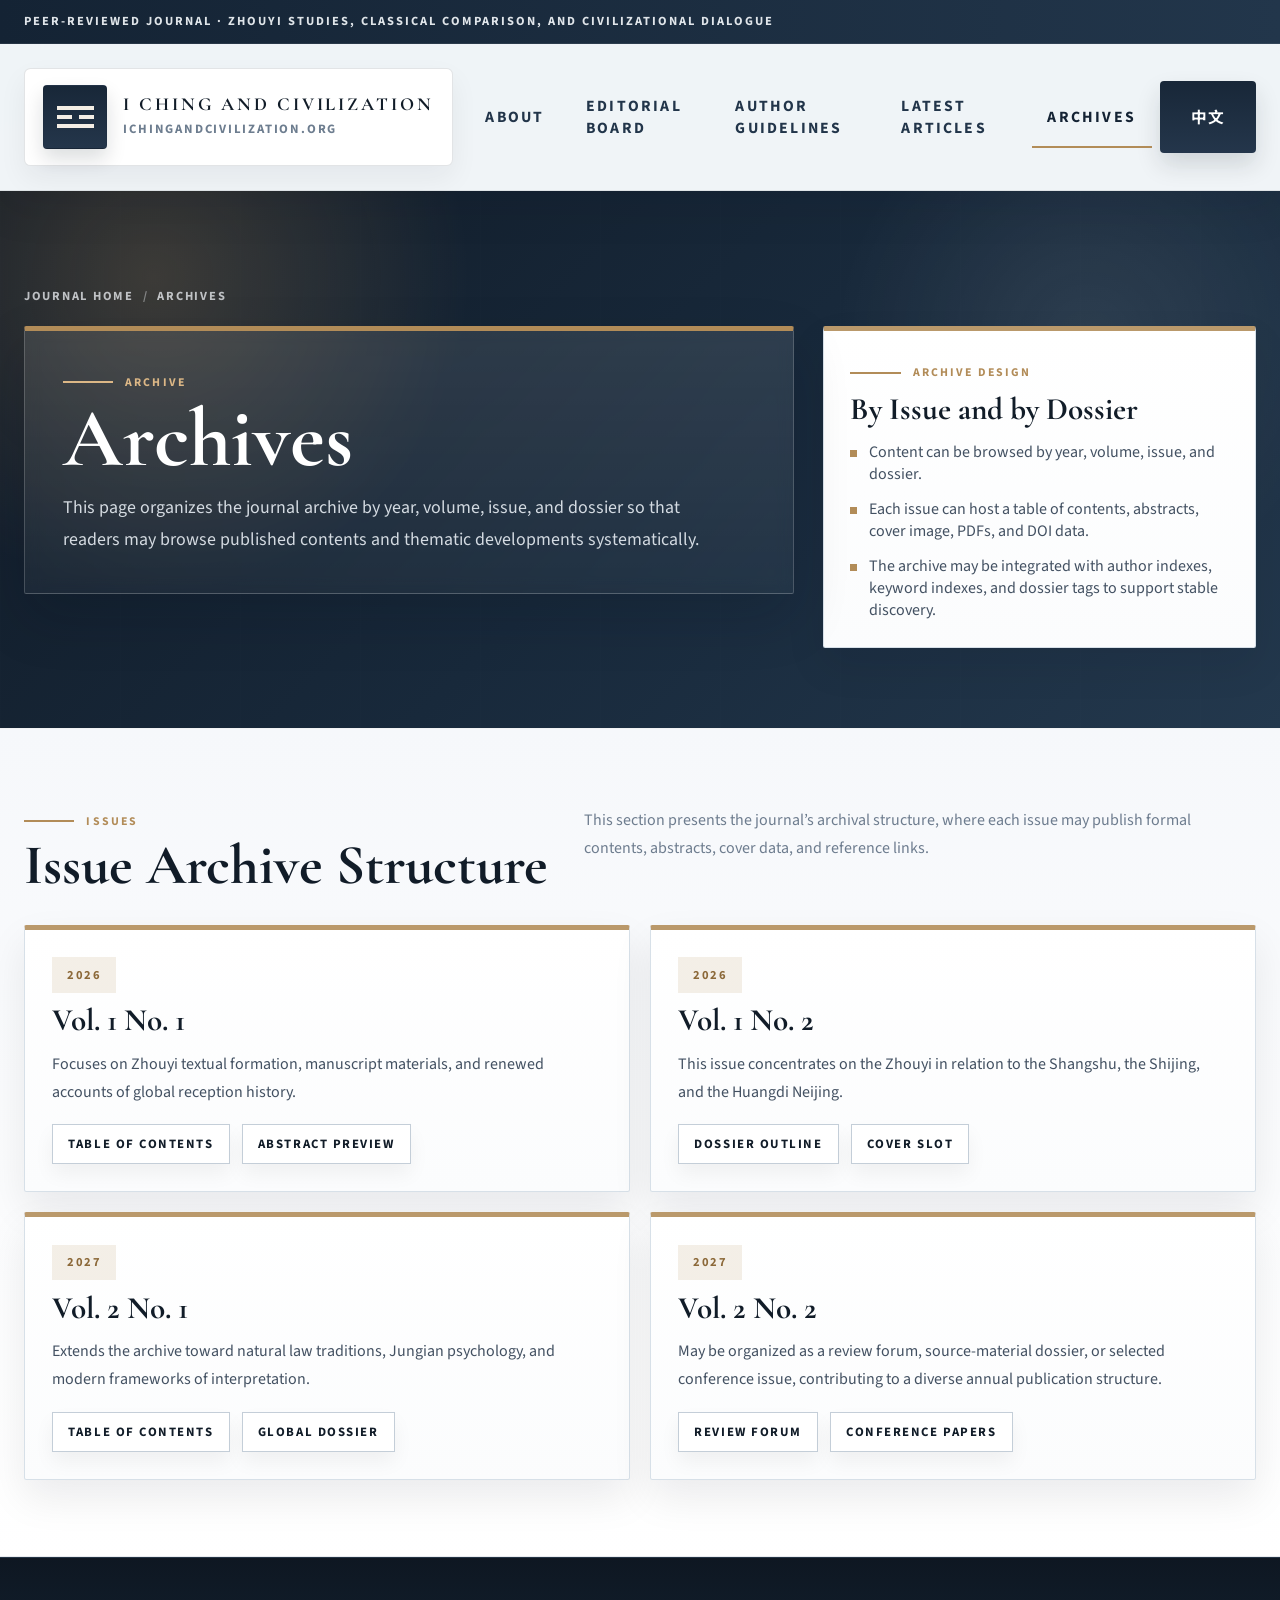
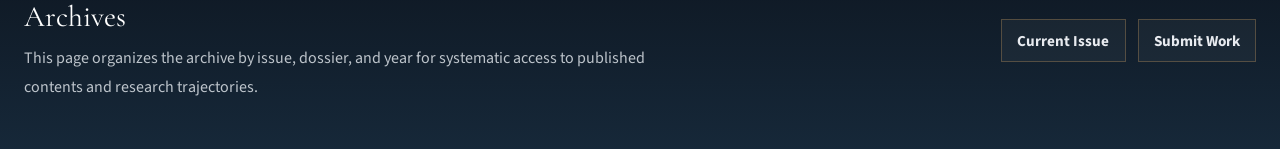
==== archives.html @ 64e494d4 "change all" ====
<!DOCTYPE html>
<html lang="en">
  <head>
    <meta charset="UTF-8" />
    <meta name="viewport" content="width=device-width, initial-scale=1.0" />
    <title>过刊浏览 | 易經與文明</title>
    <meta
      name="description"
      content="《易經與文明》过刊浏览页面，展示卷期结构、专题方向与归档布局。"
    />
    <link rel="preconnect" href="https://fonts.googleapis.com" />
    <link rel="preconnect" href="https://fonts.gstatic.com" crossorigin />
    <script>
      try {
        const lang = localStorage.getItem("iching_civilization_lang");
        document.documentElement.dataset.preferredLang =
          lang === "zh" || lang === "en" ? lang : "en";
      } catch {
        document.documentElement.dataset.preferredLang = "en";
      }
    </script>
    <link
      href="https://fonts.googleapis.com/css2?family=Cormorant+Garamond:wght@500;600;700&family=Noto+Sans+SC:wght@400;500;700&family=Noto+Serif+SC:wght@500;600;700&family=Source+Sans+3:wght@400;500;600;700&display=swap"
      rel="stylesheet"
    />
    <link rel="stylesheet" href="site.css?v=20260416-5" />
  </head>
  <body
    data-title-zh="过刊浏览 | 易經與文明"
    data-title-en="Archives | I CHING AND CIVILIZATION"
  >
    <header class="site-header">
      <div class="topline">
        <div class="container">
          <span class="lang-zh">同行評審學術期刊 · 周易研究、經典互證與文明比較</span>
          <span class="lang-en">Peer-reviewed journal · Zhouyi studies, classical comparison, and civilizational dialogue</span>
        </div>
      </div>
      <div class="container nav-wrap">
        <a class="brand" href="index.html" aria-label="Journal Home">
          <span class="brand-mark" aria-hidden="true"><span></span><span class="broken"></span><span></span></span>
          <span class="brand-copy">
            <span class="brand-title lang-zh">易經與文明</span>
            <span class="brand-title lang-en">I CHING AND CIVILIZATION</span>
            <span class="brand-domain">ichingandcivilization.org</span>
          </span>
        </a>
        <div class="nav-panel" id="nav-panel">
          <nav class="nav-links" aria-label="Journal Navigation">
            <a href="index.html"><span class="lang-zh">期刊简介</span><span class="lang-en">About</span></a>
            <a href="editorial-board.html"><span class="lang-zh">编辑委员会</span><span class="lang-en">Editorial Board</span></a>
            <a href="author-guidelines.html"><span class="lang-zh">作者指南</span><span class="lang-en">Author Guidelines</span></a>
            <a href="latest-articles.html"><span class="lang-zh">最新文章</span><span class="lang-en">Latest Articles</span></a>
            <a class="is-current" href="archives.html"><span class="lang-zh">过刊浏览</span><span class="lang-en">Archives</span></a>
          </nav>
          <div class="header-actions">
            <button class="lang-switch" id="lang-switch" type="button">中文</button>
          </div>
        </div>
      </div>
    </header>

    <main class="page-main">
      <section class="page-hero">
        <div class="container">
          <div class="breadcrumb">
            <a href="index.html"><span class="lang-zh">期刊首页</span><span class="lang-en">Journal Home</span></a>
            <span aria-hidden="true">/</span>
            <span class="lang-zh">过刊浏览</span>
            <span class="lang-en">Archives</span>
          </div>

          <div class="hero-grid">
            <article class="hero-copy">
              <div class="page-kicker"><span class="lang-zh">Archive</span><span class="lang-en">Archive</span></div>
              <h1 class="page-title"><span class="lang-zh">过刊浏览</span><span class="lang-en">Archives</span></h1>
              <p class="page-lead">
                <span class="lang-zh">本页按年度、卷期与专题组织过刊目录，便于读者系统浏览已刊文章、专题结构与学术发展脉络。</span>
                <span class="lang-en">This page organizes the journal archive by year, volume, issue, and dossier so that readers may browse published contents and thematic developments systematically.</span>
              </p>
            </article>

            <aside class="issue-panel">
              <div class="section-tag"><span class="lang-zh">Archive Design</span><span class="lang-en">Archive Design</span></div>
              <h3><span class="lang-zh">卷期与专题双重浏览</span><span class="lang-en">By Issue and by Dossier</span></h3>
              <ul class="issue-list">
                <li><span class="lang-zh">可按年份、卷期和专题浏览内容。</span><span class="lang-en">Content can be browsed by year, volume, issue, and dossier.</span></li>
                <li><span class="lang-zh">每期可挂目录、摘要、封面、PDF 与 DOI 信息。</span><span class="lang-en">Each issue can host a table of contents, abstracts, cover image, PDFs, and DOI data.</span></li>
                <li><span class="lang-zh">档案页面可结合作者索引、关键词索引与专题标签形成稳定检索体系。</span><span class="lang-en">The archive may be integrated with author indexes, keyword indexes, and dossier tags to support stable discovery.</span></li>
              </ul>
            </aside>
          </div>
        </div>
      </section>

      <section class="section soft">
        <div class="container">
          <div class="section-head">
            <div>
              <div class="section-tag"><span class="lang-zh">Issues</span><span class="lang-en">Issues</span></div>
              <h2 class="section-title"><span class="lang-zh">卷期档案结构</span><span class="lang-en">Issue Archive Structure</span></h2>
            </div>
            <p class="section-copy">
              <span class="lang-zh">这里按卷期发布正式目录、摘要、封面与链接信息，形成稳定的期刊归档页面。</span>
              <span class="lang-en">This section presents the journal’s archival structure, where each issue may publish formal contents, abstracts, cover data, and reference links.</span>
            </p>
          </div>

          <div class="archive-grid">
            <article class="issue-card">
              <span class="archive-year">2026</span>
              <h3><span class="lang-zh">第一卷第一期</span><span class="lang-en">Vol. 1 No. 1</span></h3>
              <p><span class="lang-zh">聚焦《周易》文本形成史、帛书与简帛材料、海外接受史的重新梳理。</span><span class="lang-en">Focuses on Zhouyi textual formation, manuscript materials, and renewed accounts of global reception history.</span></p>
              <div class="issue-actions"><span class="pill-link"><span class="lang-zh">目录结构</span><span class="lang-en">Table of Contents</span></span><span class="pill-link"><span class="lang-zh">摘要预览</span><span class="lang-en">Abstract Preview</span></span></div>
            </article>
            <article class="issue-card">
              <span class="archive-year">2026</span>
              <h3><span class="lang-zh">第一卷第二期</span><span class="lang-en">Vol. 1 No. 2</span></h3>
              <p><span class="lang-zh">专题聚焦《周易》与《尚书》《诗经》《黄帝内经》的经典互证关系。</span><span class="lang-en">This issue concentrates on the Zhouyi in relation to the Shangshu, the Shijing, and the Huangdi Neijing.</span></p>
              <div class="issue-actions"><span class="pill-link"><span class="lang-zh">专题目录</span><span class="lang-en">Dossier Outline</span></span><span class="pill-link"><span class="lang-zh">封面位</span><span class="lang-en">Cover Slot</span></span></div>
            </article>
            <article class="issue-card">
              <span class="archive-year">2027</span>
              <h3><span class="lang-zh">第二卷第一期</span><span class="lang-en">Vol. 2 No. 1</span></h3>
              <p><span class="lang-zh">专题延伸至自然法传统、荣格心理学与现代诠释框架中的《易》学讨论。</span><span class="lang-en">Extends the archive toward natural law traditions, Jungian psychology, and modern frameworks of interpretation.</span></p>
              <div class="issue-actions"><span class="pill-link"><span class="lang-zh">目录结构</span><span class="lang-en">Table of Contents</span></span><span class="pill-link"><span class="lang-zh">国际专题</span><span class="lang-en">Global Dossier</span></span></div>
            </article>
            <article class="issue-card">
              <span class="archive-year">2027</span>
              <h3><span class="lang-zh">第二卷第二期</span><span class="lang-en">Vol. 2 No. 2</span></h3>
              <p><span class="lang-zh">可设置为书评专栏、资料整理专辑或会议论文精选卷期，形成多样化的年度栏目布局。</span><span class="lang-en">May be organized as a review forum, source-material dossier, or selected conference issue, contributing to a diverse annual publication structure.</span></p>
              <div class="issue-actions"><span class="pill-link"><span class="lang-zh">书评专栏</span><span class="lang-en">Review Forum</span></span><span class="pill-link"><span class="lang-zh">会议论文</span><span class="lang-en">Conference Papers</span></span></div>
            </article>
          </div>
        </div>
      </section>
    </main>

    <footer class="footer">
      <div class="container footer-grid">
        <div class="footer-copy">
          <div class="footer-title lang-zh">过刊浏览</div>
          <div class="footer-title lang-en">Archives</div>
          <p class="lang-zh">本页按卷期、专题与年度组织过刊目录，供读者系统查阅已刊内容与研究脉络。</p>
          <p class="lang-en">This page organizes the archive by issue, dossier, and year for systematic access to published contents and research trajectories.</p>
        </div>
        <div class="footer-links">
          <a class="pill-link" href="latest-articles.html"><span class="lang-zh">查看当期</span><span class="lang-en">Current Issue</span></a>
          <a class="pill-link" href="author-guidelines.html"><span class="lang-zh">提交稿件</span><span class="lang-en">Submit Work</span></a>
        </div>
      </div>
    </footer>

    <script src="site.js?v=20260416-5"></script>
  </body>
</html>
---- site.css ----
:root {
  color-scheme: light;
  --bg: #eef2f6;
  --surface: #ffffff;
  --surface-alt: #f5f7fa;
  --surface-soft: #fafbfd;
  --navy: #111c28;
  --navy-soft: #1a2a3b;
  --ink: #162537;
  --copy: #435162;
  --muted: #6d7c8e;
  --accent: #b28c58;
  --accent-strong: #8c6939;
  --line: #d7e0e8;
  --line-strong: #c4ced8;
  --shadow: 0 34px 70px rgba(10, 18, 28, 0.12);
  --shadow-soft: 0 18px 40px rgba(10, 18, 28, 0.08);
  --font-serif: "Cormorant Garamond", "Noto Serif SC", serif;
  --font-copy: "Source Sans 3", "Noto Sans SC", sans-serif;
}

* {
  box-sizing: border-box;
}

html {
  scroll-behavior: smooth;
}

body {
  margin: 0;
  font-family: var(--font-copy);
  color: var(--copy);
  background: linear-gradient(180deg, #edf2f6 0%, #ffffff 22rem, #eef3f6 100%);
}

html[data-preferred-lang="zh"] .lang-en,
body[data-lang="zh"] .lang-en,
html[data-preferred-lang="en"] .lang-zh,
body[data-lang="en"] .lang-zh {
  display: none !important;
}

a {
  color: inherit;
  text-decoration: none;
}

button,
input,
select,
textarea {
  font: inherit;
}

img,
svg {
  max-width: 100%;
  display: block;
}

.container {
  width: min(1280px, calc(100% - 3rem));
  margin: 0 auto;
}

.site-header {
  position: sticky;
  top: 0;
  z-index: 50;
  border-bottom: 1px solid rgba(22, 35, 51, 0.1);
  background: rgba(255, 255, 255, 0.98);
  backdrop-filter: blur(20px);
  box-shadow: 0 12px 30px rgba(10, 18, 28, 0.07);
}

.topline {
  background:
    linear-gradient(90deg, var(--navy) 0%, var(--navy-soft) 100%);
  color: rgba(255, 249, 239, 0.9);
  border-bottom: 1px solid rgba(255, 255, 255, 0.08);
  font-size: 0.76rem;
  font-weight: 600;
  letter-spacing: 0.16em;
  text-transform: uppercase;
}

.topline .container {
  padding: 0.78rem 0;
}

.nav-wrap {
  min-height: 6.35rem;
  display: flex;
  align-items: center;
  justify-content: space-between;
  gap: 1.75rem;
}

.brand {
  display: inline-flex;
  align-items: center;
  gap: 1rem;
  min-width: 0;
}

.brand-mark {
  width: 3.4rem;
  height: 3.4rem;
  display: grid;
  align-content: center;
  gap: 0.3rem;
  padding: 0.72rem;
  border-radius: 0.14rem;
  background:
    linear-gradient(145deg, var(--navy) 0%, #243649 100%);
  box-shadow: 0 14px 30px rgba(14, 24, 35, 0.18);
}

.brand-mark span {
  display: block;
  height: 0.22rem;
  background: rgba(255, 248, 235, 0.95);
}

.brand-mark .broken {
  position: relative;
  background: transparent;
}

.brand-mark .broken::before,
.brand-mark .broken::after {
  content: "";
  position: absolute;
  top: 0;
  width: 40%;
  height: 100%;
  background: rgba(255, 248, 235, 0.95);
}

.brand-mark .broken::after {
  right: 0;
}

.brand-copy {
  min-width: 0;
}

.brand-title {
  display: block;
  color: var(--navy);
  line-height: 0.96;
}

.brand-title.lang-zh {
  font-family: var(--font-serif);
  font-size: clamp(1.36rem, 1.9vw, 1.92rem);
  font-weight: 700;
  letter-spacing: 0.15em;
}

.brand-title.lang-en {
  margin-top: 0.18rem;
  font-size: clamp(0.88rem, 1vw, 1.05rem);
  font-weight: 700;
  letter-spacing: 0.2em;
  text-transform: uppercase;
}

.brand-domain {
  display: block;
  margin-top: 0.34rem;
  color: var(--muted);
  font-size: 0.78rem;
  font-weight: 600;
  letter-spacing: 0.14em;
  text-transform: uppercase;
}

.nav-panel {
  display: flex;
  align-items: center;
  gap: 1.2rem;
}

.nav-links {
  display: flex;
  align-items: center;
  gap: 1.6rem;
}

.nav-links a {
  position: relative;
  display: inline-flex;
  align-items: center;
  min-height: 2.4rem;
  padding: 0.25rem 0;
  color: var(--ink);
  font-size: 0.84rem;
  font-weight: 700;
  letter-spacing: 0.16em;
  text-transform: uppercase;
}

.nav-links a::after {
  content: "";
  position: absolute;
  left: 0;
  right: 0;
  bottom: -1.22rem;
  height: 2px;
  background: var(--accent);
  transform: scaleX(0);
  transform-origin: left;
  transition: transform 0.22s ease;
}

.nav-links a:hover::after,
.nav-links a:focus-visible::after,
.nav-links a.is-current::after {
  transform: scaleX(1);
}

.nav-links a:hover,
.nav-links a:focus-visible,
.nav-links a.is-current {
  color: var(--navy);
}

.lang-switch,
.menu-toggle,
.button,
.pill-link {
  transition:
    transform 0.2s ease,
    background-color 0.2s ease,
    color 0.2s ease,
    border-color 0.2s ease,
    box-shadow 0.2s ease;
}

.lang-switch,
.menu-toggle {
  display: inline-flex;
  align-items: center;
  justify-content: center;
  min-width: 3.2rem;
  min-height: 2.65rem;
  padding: 0 0.95rem;
  border: 1px solid transparent;
  border-radius: 0.14rem;
  background: var(--navy);
  color: #f7f3eb;
  cursor: pointer;
  font-size: 0.82rem;
  font-weight: 700;
  letter-spacing: 0.14em;
  text-transform: uppercase;
}

.button {
  display: inline-flex;
  align-items: center;
  justify-content: center;
  min-height: 3.15rem;
  padding: 0.9rem 1.35rem;
  border: 1px solid var(--navy);
  border-radius: 0.14rem;
  background: var(--navy);
  color: #f9f6f0;
  cursor: pointer;
  font-size: 0.82rem;
  font-weight: 700;
  letter-spacing: 0.14em;
  text-transform: uppercase;
  box-shadow: 0 12px 26px rgba(10, 18, 28, 0.14);
}

.button.secondary {
  background: transparent;
  color: #f9f6f0;
  border-color: rgba(255, 255, 255, 0.32);
  box-shadow: none;
}

.lang-switch:hover,
.menu-toggle:hover,
.button:hover,
.pill-link:hover {
  transform: translateY(-1px);
}

.menu-toggle {
  display: none;
}

.page-main {
  padding-bottom: 0;
}

.page-hero {
  position: relative;
  overflow: hidden;
  padding: 5.8rem 0 5rem;
  background:
    radial-gradient(circle at 12% 16%, rgba(178, 139, 87, 0.26), transparent 26%),
    radial-gradient(circle at 85% 28%, rgba(255, 255, 255, 0.08), transparent 22%),
    linear-gradient(135deg, #111b27 0%, #18293b 52%, #23384d 100%);
}

.page-hero::before {
  content: "";
  position: absolute;
  inset: 0;
  background:
    linear-gradient(90deg, rgba(255, 255, 255, 0.035) 0, rgba(255, 255, 255, 0.035) 1px, transparent 1px, transparent 100%);
  background-size: 120px 100%;
  opacity: 0.18;
  pointer-events: none;
}

.page-hero .container {
  position: relative;
  z-index: 1;
}

.breadcrumb {
  display: inline-flex;
  align-items: center;
  gap: 0.55rem;
  margin-bottom: 1.35rem;
  color: rgba(245, 248, 252, 0.72);
  font-size: 0.78rem;
  font-weight: 700;
  letter-spacing: 0.14em;
  text-transform: uppercase;
}

.breadcrumb a:hover {
  color: #ffffff;
}

.breadcrumb span[aria-hidden="true"] {
  opacity: 0.55;
}

.page-kicker,
.section-tag,
.mini-label,
.article-meta,
.issue-meta,
.role-meta,
.stat-label {
  display: inline-flex;
  align-items: center;
  gap: 0.75rem;
  color: var(--accent);
  font-size: 0.74rem;
  font-weight: 700;
  letter-spacing: 0.18em;
  text-transform: uppercase;
}

.page-kicker::before,
.section-tag::before {
  content: "";
  width: 3.15rem;
  height: 2px;
  background: currentColor;
}

.hero-grid,
.split-layout,
.article-layout,
.archive-layout {
  display: grid;
  grid-template-columns: minmax(0, 1.28fr) minmax(360px, 0.72fr);
  gap: 1.8rem;
  align-items: start;
}

.hero-copy,
.hero-aside,
.content-card,
.issue-panel,
.article-card,
.issue-card,
.board-card,
.callout-card,
.guideline-card,
.submission-panel,
.timeline-card,
.archive-panel {
  border: 1px solid var(--line);
  border-top: 5px solid rgba(178, 139, 87, 0.88);
  border-radius: 0.14rem;
  background: var(--surface);
  box-shadow: var(--shadow-soft);
}

.hero-copy {
  padding: 2.25rem 2.35rem;
  border-color: rgba(255, 255, 255, 0.18);
  border-top-color: var(--accent);
  background: linear-gradient(180deg, rgba(255, 255, 255, 0.1), rgba(255, 255, 255, 0.04));
  color: #edf3f8;
  box-shadow: 0 24px 56px rgba(8, 14, 22, 0.16);
  backdrop-filter: blur(8px);
}

.hero-copy .page-kicker {
  color: rgba(234, 194, 140, 0.92);
}

.page-title {
  margin: 0.72rem 0 0;
  color: #ffffff;
  font-family: var(--font-serif);
  font-size: clamp(3.6rem, 6.5vw, 5.7rem);
  line-height: 0.88;
}

.page-lead {
  max-width: 40rem;
  margin: 1rem 0 0;
  color: rgba(237, 243, 248, 0.88);
  font-size: 1.12rem;
  line-height: 1.82;
}

.lead-actions {
  display: flex;
  flex-wrap: wrap;
  gap: 0.9rem;
  margin-top: 1.6rem;
}

.hero-aside {
  overflow: hidden;
}

.issue-panel {
  padding: 1.65rem;
  background: linear-gradient(180deg, #ffffff 0%, #fbfcfd 100%);
}

.issue-cover {
  position: relative;
  min-height: 19.4rem;
  padding: 1.7rem;
  border: 1px solid rgba(255, 255, 255, 0.08);
  border-radius: 0.14rem;
  background:
    radial-gradient(circle at 70% 22%, rgba(178, 139, 87, 0.18), transparent 24%),
    linear-gradient(180deg, #101b27 0%, #1b2c3f 100%);
  color: #fff9f0;
  box-shadow: inset 0 1px 0 rgba(255, 255, 255, 0.05);
}

.issue-cover::before {
  content: "";
  position: absolute;
  inset: 1rem;
  border: 1px solid rgba(255, 255, 255, 0.14);
  pointer-events: none;
}

.cover-top {
  display: flex;
  align-items: start;
  justify-content: space-between;
  gap: 1rem;
}

.cover-title {
  margin: 1.05rem 0 0;
  font-family: var(--font-serif);
  font-size: clamp(2.15rem, 4.2vw, 3.35rem);
  line-height: 0.92;
}

.cover-subtitle {
  max-width: 18rem;
  margin-top: 0.6rem;
  color: rgba(255, 249, 240, 0.75);
  line-height: 1.65;
}

.cover-lines {
  display: grid;
  gap: 0.45rem;
  width: 5.6rem;
  margin-top: 2rem;
}

.cover-lines span {
  display: block;
  height: 0.32rem;
  background: rgba(255, 249, 240, 0.9);
}

.cover-lines .broken {
  position: relative;
  background: transparent;
}

.cover-lines .broken::before,
.cover-lines .broken::after {
  content: "";
  position: absolute;
  top: 0;
  width: 40%;
  height: 100%;
  background: rgba(255, 249, 240, 0.9);
}

.cover-lines .broken::after {
  right: 0;
}

.journal-badge {
  min-width: 3.3rem;
  min-height: 3.3rem;
  display: grid;
  place-items: center;
  padding: 0.2rem;
  border: 1px solid rgba(255, 255, 255, 0.18);
  color: rgba(255, 249, 240, 0.9);
  font-size: 0.8rem;
  font-weight: 700;
  letter-spacing: 0.14em;
  text-transform: uppercase;
}

.meta-grid,
.card-grid,
.detail-grid,
.board-grid,
.article-grid,
.archive-grid,
.timeline-grid,
.guideline-grid {
  display: grid;
  gap: 1.25rem;
}

.meta-grid {
  margin-top: 1.1rem;
  grid-template-columns: repeat(3, minmax(0, 1fr));
}

.stat-card {
  padding: 1rem;
  border: 1px solid var(--line);
  border-left: 3px solid rgba(178, 139, 87, 0.8);
  background: var(--surface-soft);
}

.stat-value {
  display: block;
  margin-top: 0.36rem;
  color: var(--navy);
  font-family: var(--font-serif);
  font-size: 1.7rem;
  line-height: 1;
}

.section {
  padding: 4.8rem 0;
}

.section.soft {
  background: linear-gradient(180deg, #f6f8fb 0%, #ffffff 100%);
  border-top: 1px solid rgba(22, 35, 51, 0.06);
  border-bottom: 1px solid rgba(22, 35, 51, 0.06);
}

.section-head {
  display: flex;
  align-items: flex-start;
  justify-content: space-between;
  gap: 1.6rem;
  margin-bottom: 2.1rem;
}

.section-title {
  margin: 0.65rem 0 0;
  color: var(--navy);
  font-family: var(--font-serif);
  font-size: clamp(2.55rem, 4.4vw, 4.25rem);
  line-height: 0.92;
}

.section-copy {
  max-width: 42rem;
  margin: 0;
  color: var(--muted);
  font-size: 1rem;
  line-height: 1.78;
}

.card-grid {
  grid-template-columns: repeat(3, minmax(0, 1fr));
}

.detail-grid,
.article-grid,
.archive-grid {
  grid-template-columns: repeat(2, minmax(0, 1fr));
}

.board-grid {
  grid-template-columns: repeat(3, minmax(0, 1fr));
}

.timeline-grid {
  grid-template-columns: repeat(3, minmax(0, 1fr));
}

.guideline-grid {
  grid-template-columns: repeat(2, minmax(0, 1fr));
}

.content-card,
.article-card,
.issue-card,
.board-card,
.callout-card,
.guideline-card,
.submission-panel,
.timeline-card,
.archive-panel {
  padding: 1.7rem;
}

.content-card h3,
.article-card h3,
.issue-card h3,
.board-card h3,
.callout-card h3,
.guideline-card h3,
.submission-panel h3,
.timeline-card h3,
.archive-panel h3,
.issue-panel h3 {
  margin: 0.8rem 0 0;
  color: var(--navy);
  font-family: var(--font-serif);
  font-size: 1.95rem;
  line-height: 1;
}

.content-card p,
.article-card p,
.issue-card p,
.board-card p,
.callout-card p,
.guideline-card p,
.submission-panel p,
.timeline-card p,
.archive-panel p,
.issue-panel p {
  margin: 0.82rem 0 0;
  line-height: 1.78;
}

.content-card,
.issue-card,
.board-card,
.guideline-card,
.timeline-card,
.article-card {
  background: linear-gradient(180deg, #ffffff 0%, #fbfcfd 100%);
}

.callout-card,
.archive-panel {
  background: linear-gradient(180deg, var(--navy) 0%, #16283a 100%);
  border-color: rgba(255, 255, 255, 0.08);
}

.callout-card h3,
.archive-panel h3,
.callout-card p,
.archive-panel p {
  color: rgba(245, 248, 252, 0.92);
}

.callout-card .section-tag,
.archive-panel .section-tag {
  color: rgba(234, 194, 140, 0.92);
}

.signal-list,
.detail-list,
.issue-list,
.case-points,
.form-notes {
  margin: 1rem 0 0;
  padding: 0;
  list-style: none;
  display: grid;
  gap: 0.8rem;
}

.signal-list li,
.detail-list li,
.issue-list li,
.case-points li,
.form-notes li {
  position: relative;
  padding-left: 1.15rem;
}

.signal-list li::before,
.detail-list li::before,
.issue-list li::before,
.case-points li::before,
.form-notes li::before {
  content: "";
  position: absolute;
  top: 0.58rem;
  left: 0;
  width: 0.42rem;
  height: 0.42rem;
  background: var(--accent);
}

.timeline-step {
  display: inline-flex;
  align-items: center;
  justify-content: center;
  min-width: 2.55rem;
  min-height: 2.2rem;
  padding: 0 0.4rem;
  background: rgba(178, 139, 87, 0.12);
  color: var(--accent-strong);
  font-size: 0.78rem;
  font-weight: 700;
  letter-spacing: 0.14em;
  text-transform: uppercase;
}

.article-card {
  position: relative;
  overflow: hidden;
}

.article-card::after {
  content: "";
  position: absolute;
  top: 0;
  right: 0;
  width: 4.6rem;
  height: 0.24rem;
  background: rgba(178, 139, 87, 0.95);
}

.article-byline,
.article-status {
  color: var(--muted);
  line-height: 1.68;
}

.article-byline {
  margin: 0.72rem 0 0;
}

.article-status {
  margin: 0 0 1rem;
  padding: 0.95rem 1rem;
  border-left: 4px solid var(--accent);
  background: #ffffff;
  box-shadow: var(--shadow-soft);
}

.article-status.is-error {
  color: #8a3528;
  border-left-color: #b65445;
}

.article-empty-card {
  grid-column: 1 / -1;
}

.article-actions,
.issue-actions,
.footer-links {
  display: flex;
  flex-wrap: wrap;
  gap: 0.75rem;
  margin-top: 1.1rem;
}

.pill-link {
  display: inline-flex;
  align-items: center;
  min-height: 2.5rem;
  padding: 0.58rem 0.95rem;
  border: 1px solid var(--line-strong);
  background: #ffffff;
  color: var(--navy);
  font-size: 0.8rem;
  font-weight: 700;
  letter-spacing: 0.12em;
  text-transform: uppercase;
  box-shadow: 0 10px 20px rgba(10, 18, 28, 0.05);
}

.pill-link:hover {
  border-color: var(--navy);
  background: var(--navy);
  color: #f8f4ec;
}

.pill-link.is-disabled {
  opacity: 0.72;
}

.submission-panel {
  position: relative;
  overflow: hidden;
  border-color: rgba(255, 255, 255, 0.08);
  background: linear-gradient(180deg, #0f1824 0%, #182839 100%);
  color: rgba(238, 243, 248, 0.9);
}

.submission-panel::before {
  content: "";
  position: absolute;
  inset: 0;
  background:
    radial-gradient(circle at top right, rgba(178, 139, 87, 0.15), transparent 28%),
    linear-gradient(90deg, rgba(255, 255, 255, 0.035) 0, rgba(255, 255, 255, 0.035) 1px, transparent 1px, transparent 100%);
  background-size: auto, 72px 100%;
  opacity: 0.22;
  pointer-events: none;
}

.submission-panel .mini-label,
.submission-panel h3,
.submission-panel p {
  position: relative;
  z-index: 1;
  color: rgba(245, 248, 252, 0.92);
}

.submission-panel .mini-label {
  color: rgba(234, 194, 140, 0.92);
}

.submission-form {
  position: relative;
  z-index: 1;
  margin-top: 1.2rem;
}

.form-grid {
  display: grid;
  grid-template-columns: repeat(2, minmax(0, 1fr));
  gap: 0.95rem;
}

.field,
.field-wide {
  display: grid;
  gap: 0.45rem;
}

.field-wide {
  grid-column: 1 / -1;
}

.field label,
.field-wide label {
  color: rgba(245, 248, 252, 0.92);
  font-size: 0.9rem;
  font-weight: 600;
}

.field input,
.field select,
.field-wide textarea,
.field-wide input {
  width: 100%;
  padding: 0.9rem 0.95rem;
  border: 1px solid rgba(255, 255, 255, 0.14);
  border-radius: 0.2rem;
  background: rgba(255, 255, 255, 0.98);
  color: var(--ink);
  box-shadow: inset 0 1px 0 rgba(255, 255, 255, 0.3);
}

.field input:focus,
.field select:focus,
.field-wide textarea:focus,
.field-wide input:focus {
  outline: 2px solid rgba(178, 139, 87, 0.45);
  outline-offset: 1px;
}

.field-wide textarea {
  min-height: 10rem;
  resize: vertical;
}

.form-foot {
  display: flex;
  align-items: center;
  justify-content: space-between;
  gap: 1rem;
  margin-top: 1rem;
}

.status-note {
  min-height: 1.5rem;
  color: rgba(245, 248, 252, 0.72);
  font-size: 0.92rem;
}

.note-strip {
  margin-top: 1.2rem;
  padding: 1rem 1.1rem;
  border-left: 4px solid rgba(234, 194, 140, 0.92);
  background: rgba(255, 255, 255, 0.1);
}

.issue-shell {
  display: grid;
  gap: 1rem;
}

.archive-year {
  display: inline-flex;
  align-items: center;
  justify-content: center;
  min-width: 4rem;
  min-height: 2.2rem;
  padding: 0 0.65rem;
  background: rgba(178, 139, 87, 0.14);
  color: var(--accent-strong);
  font-size: 0.78rem;
  font-weight: 700;
  letter-spacing: 0.12em;
  text-transform: uppercase;
}

.footer {
  padding: 3.8rem 0 4.4rem;
  background: linear-gradient(180deg, #0d1722 0%, #152738 100%);
  color: rgba(231, 237, 243, 0.78);
}

.footer-grid {
  display: flex;
  align-items: flex-start;
  justify-content: space-between;
  gap: 1.2rem;
}

.footer-copy {
  max-width: 40rem;
}

.footer-title {
  margin: 0;
  color: #ffffff;
  font-family: var(--font-serif);
  font-size: 2.15rem;
  line-height: 1;
}

.footer-copy p {
  margin: 0.8rem 0 0;
  line-height: 1.78;
}

.footer .pill-link {
  border-color: rgba(234, 194, 140, 0.35);
  background: rgba(255, 255, 255, 0.04);
  color: rgba(245, 248, 252, 0.92);
}

.footer .pill-link:hover {
  border-color: rgba(234, 194, 140, 0.85);
  background: rgba(178, 139, 87, 0.18);
  color: #ffffff;
}

@media (max-width: 960px) {
  .nav-wrap {
    min-height: auto;
    padding: 0.9rem 0;
    align-items: start;
  }

  .menu-toggle {
    display: inline-flex;
  }

  .nav-panel {
    position: absolute;
    top: calc(100% + 0.65rem);
    left: 1rem;
    right: 1rem;
    display: none;
    flex-direction: column;
    align-items: stretch;
    gap: 0.85rem;
    padding: 1rem;
    border: 1px solid var(--line);
    border-top: 4px solid rgba(178, 139, 87, 0.8);
    border-radius: 0.24rem;
    background: rgba(255, 255, 255, 0.98);
    box-shadow: var(--shadow);
  }

  .nav-panel.open {
    display: flex;
  }

  .nav-links {
    flex-direction: column;
    align-items: flex-start;
    gap: 0.25rem;
  }

  .nav-links a {
    width: 100%;
    padding: 0.45rem 0;
  }

  .nav-links a::after {
    bottom: -0.1rem;
  }

  .hero-grid,
  .split-layout,
  .article-layout,
  .archive-layout,
  .card-grid,
  .detail-grid,
  .board-grid,
  .article-grid,
  .archive-grid,
  .timeline-grid,
  .guideline-grid,
  .meta-grid,
  .form-grid {
    grid-template-columns: 1fr;
  }

  .section-head,
  .footer-grid,
  .form-foot {
    flex-direction: column;
    align-items: flex-start;
  }
}

@media (max-width: 640px) {
  .container {
    width: min(1220px, calc(100% - 1.4rem));
  }

  .topline {
    font-size: 0.68rem;
    letter-spacing: 0.1em;
  }

  .brand {
    gap: 0.75rem;
  }

  .brand-mark {
    width: 3rem;
    height: 3rem;
    padding: 0.6rem;
  }

  .brand-title.lang-zh {
    font-size: 1.18rem;
  }

  .brand-title.lang-en {
    font-size: 0.78rem;
  }

  .brand-domain {
    font-size: 0.68rem;
  }

  .page-hero {
    padding: 4.1rem 0 3.2rem;
  }

  .page-title {
    font-size: 2.9rem;
  }

  .section-title {
    font-size: 2.3rem;
  }

  .content-card h3,
  .article-card h3,
  .issue-card h3,
  .board-card h3,
  .callout-card h3,
  .guideline-card h3,
  .submission-panel h3,
  .timeline-card h3,
  .archive-panel h3,
  .issue-panel h3 {
    font-size: 1.58rem;
  }
}

@media (prefers-reduced-motion: reduce) {
  html {
    scroll-behavior: auto;
  }

  .lang-switch,
  .menu-toggle,
  .button,
  .pill-link,
  .nav-links a::after {
    transition: none;
  }
}

/* 2026-04 simplified journal layout */
.site-header {
  position: sticky;
  top: 0;
  z-index: 60;
  border-bottom: 1px solid rgba(18, 29, 43, 0.08);
  background: rgba(239, 243, 247, 0.92);
  box-shadow: 0 18px 40px rgba(9, 18, 29, 0.08);
  backdrop-filter: blur(18px);
}

.topline {
  display: block;
  background: linear-gradient(90deg, #142334 0%, #22364b 100%);
  color: rgba(241, 245, 249, 0.92);
  border-bottom: 1px solid rgba(255, 255, 255, 0.08);
  font-size: 0.78rem;
  font-weight: 700;
  letter-spacing: 0.16em;
  text-transform: uppercase;
}

.nav-wrap {
  min-height: 0;
  display: grid;
  grid-template-columns: auto minmax(0, 1fr);
  align-items: center;
  gap: 2rem;
  padding: 1.5rem 0;
}

.brand {
  flex: 0 0 auto;
  justify-content: flex-start;
  padding: 1rem 1.15rem;
  border: 1px solid rgba(21, 34, 49, 0.12);
  border-radius: 0.4rem;
  background: #ffffff;
  box-shadow: 0 12px 28px rgba(10, 18, 28, 0.06);
}

.brand-copy {
  text-align: left;
}

.brand-title.lang-zh,
.brand-title.lang-en {
  margin-top: 0;
  font-family: var(--font-serif);
  font-weight: 700;
  text-transform: uppercase;
}

.brand-title.lang-zh {
  font-size: clamp(1.35rem, 1.7vw, 1.75rem);
  letter-spacing: 0.12em;
}

.brand-title.lang-en {
  font-size: clamp(1.15rem, 1.4vw, 1.55rem);
  letter-spacing: 0.16em;
}

.brand-mark {
  display: grid;
  align-content: center;
  gap: 0.34rem;
  width: 4rem;
  height: 4rem;
  padding: 0.8rem;
  border: 1px solid rgba(18, 29, 43, 0.12);
  border-radius: 0.25rem;
  background: linear-gradient(180deg, #182738 0%, #24364b 100%);
  box-shadow: 0 10px 20px rgba(10, 18, 28, 0.14);
}

.brand-mark span {
  height: 0.24rem;
  background: rgba(255, 249, 239, 0.95);
}

.brand-mark .broken::before,
.brand-mark .broken::after {
  background: rgba(255, 249, 239, 0.95);
}

.brand-domain {
  display: block;
  margin-top: 0.45rem;
  color: #6d7d8f;
  font-size: 0.8rem;
  font-weight: 700;
  letter-spacing: 0.14em;
  text-transform: uppercase;
}

.nav-panel {
  flex: 1 1 auto;
  display: grid;
  grid-template-columns: minmax(0, 1fr) auto;
  align-items: center;
  gap: 1.5rem;
  padding: 0;
  border: none;
  background: transparent;
}

.nav-links {
  flex: 1;
  justify-content: center;
  gap: 2.6rem;
}

.nav-links a {
  min-height: auto;
  padding: 0.85rem 0;
  color: #22354a;
  font-size: 0.98rem;
  font-weight: 700;
  letter-spacing: 0.14em;
  text-transform: uppercase;
}

.nav-links a:hover,
.nav-links a:focus-visible,
.nav-links a.is-current {
  color: #142334;
}

.nav-links a:hover::after,
.nav-links a:focus-visible::after,
.nav-links a.is-current::after {
  transform: translateX(-50%) scaleX(1);
}

.nav-links a::after {
  left: 50%;
  right: auto;
  bottom: -0.4rem;
  width: 7.5rem;
  transform: translateX(-50%) scaleX(0);
  transform-origin: center;
  background: var(--accent);
}

.header-actions {
  display: flex;
  align-items: center;
  justify-content: flex-end;
}

.lang-switch {
  display: inline-flex;
  align-items: center;
  justify-content: center;
  min-width: 6rem;
  min-height: 4.5rem;
  padding: 0 1.4rem;
  border: none;
  border-radius: 0.25rem;
  background: linear-gradient(180deg, #182738 0%, #24364b 100%);
  color: #ffffff;
  box-shadow: 0 12px 24px rgba(10, 18, 28, 0.14);
  font-size: 0.98rem;
  font-weight: 700;
  letter-spacing: 0.06em;
  text-transform: none;
}

.lang-switch:hover {
  transform: translateY(-1px);
}

.page-main {
  background: linear-gradient(180deg, #eef2f6 0%, #ffffff 16rem, #eef2f6 100%);
}

.footer {
  padding: 2.7rem 0 3rem;
  border-top: 1px solid rgba(255, 255, 255, 0.06);
  background: linear-gradient(180deg, #0e1722 0%, #162839 100%);
  color: rgba(233, 238, 243, 0.8);
}

.footer-title {
  color: #ffffff;
  font-size: 1.85rem;
}

.footer .pill-link {
  border-color: rgba(178, 139, 87, 0.38);
  background: rgba(255, 255, 255, 0.04);
  color: rgba(245, 248, 252, 0.94);
  box-shadow: none;
  font-size: 0.95rem;
  letter-spacing: 0;
  text-transform: none;
}

.footer .pill-link:hover {
  border-color: rgba(178, 139, 87, 0.9);
  background: rgba(178, 139, 87, 0.16);
  color: #ffffff;
}

.journal-hero {
  position: relative;
  overflow: hidden;
  background:
    radial-gradient(circle at 15% 20%, rgba(178, 139, 87, 0.22), transparent 22%),
    linear-gradient(135deg, #101923 0%, #18293b 52%, #21384d 100%);
  padding: 8rem 0;
}

.journal-hero::before {
  content: "";
  position: absolute;
  inset: 0;
  background:
    linear-gradient(90deg, rgba(255, 255, 255, 0.03) 0, rgba(255, 255, 255, 0.03) 1px, transparent 1px, transparent 100%);
  background-size: 110px 100%;
  opacity: 0.18;
  pointer-events: none;
}

.journal-hero-inner {
  position: relative;
  z-index: 1;
  min-height: 10rem;
  display: flex;
  align-items: center;
  justify-content: center;
}

.journal-hero-title {
  margin: 0;
  color: #ffffff;
  font-family: var(--font-copy);
  font-size: clamp(3rem, 5vw, 4.3rem);
  font-weight: 400;
  line-height: 1.08;
  text-align: center;
}

.journal-section {
  padding: 4.2rem 0;
}

.journal-section + .journal-section {
  border-top: 1px solid rgba(22, 35, 51, 0.08);
}

.simple-layout {
  display: grid;
  grid-template-columns: minmax(0, 1.7fr) minmax(280px, 0.95fr);
  gap: 3rem;
  align-items: start;
}

.journal-article,
.journal-panel,
.board-group {
  border: 1px solid var(--line);
  border-top: 4px solid rgba(178, 139, 87, 0.9);
  background: linear-gradient(180deg, #ffffff 0%, #fbfcfd 100%);
  box-shadow: var(--shadow-soft);
}

.journal-article {
  padding: 2rem 2.15rem;
}

.journal-article h2,
.simple-section-title,
.board-group h3,
.journal-panel h3 {
  color: #111111;
}

.journal-article h2,
.simple-section-title {
  margin: 0 0 1.3rem;
  font-family: var(--font-copy);
  font-size: 2.2rem;
  font-weight: 700;
  line-height: 1.2;
}

.journal-article h2:not(:first-child) {
  margin-top: 2.5rem;
}

.journal-article p,
.journal-panel p,
.journal-meta-list dd,
.board-group li {
  margin: 0 0 1.05rem;
  color: #2e2e2e;
  font-size: 1.05rem;
  line-height: 1.95;
}

.journal-article p:last-child,
.journal-panel p:last-child {
  margin-bottom: 0;
}

.journal-sidebar {
  display: grid;
  gap: 1.5rem;
}

.journal-panel {
  padding: 1.55rem 1.4rem;
}

.journal-panel h3,
.board-group h3 {
  margin: 0 0 0.95rem;
  font-family: var(--font-copy);
  font-size: 1.32rem;
  font-weight: 700;
  line-height: 1.35;
}

.journal-meta-list {
  margin: 0;
  display: grid;
  grid-template-columns: auto 1fr;
  gap: 0.55rem 1rem;
}

.journal-meta-list dt {
  color: #111111;
  font-weight: 700;
}

.journal-meta-list dd {
  margin: 0;
}

.simple-section-head {
  margin-bottom: 2rem;
}

.board-simple {
  display: grid;
  grid-template-columns: repeat(3, minmax(0, 1fr));
  gap: 2.1rem;
}

.board-group {
  padding: 1.55rem 1.4rem;
}

.board-group ul {
  margin: 0;
  padding: 0;
  list-style: none;
}

.board-group li:last-child {
  margin-bottom: 0;
}

@media (max-width: 960px) {
  .nav-wrap {
    grid-template-columns: 1fr;
    gap: 1rem;
    padding: 1rem 0 1.15rem;
  }

  .brand {
    padding: 0.6rem 0.75rem;
  }

  .brand-copy {
    text-align: left;
  }

  .brand-title.lang-zh {
    font-size: 1.4rem;
  }

  .brand-title.lang-en {
    font-size: 1.1rem;
    letter-spacing: 0.12em;
  }

  .brand-mark {
    width: 3.2rem;
    height: 3.2rem;
    padding: 0.65rem;
  }

  .nav-panel {
    grid-template-columns: 1fr;
    align-items: stretch;
    gap: 0.85rem;
  }

  .nav-links {
    justify-content: flex-start;
    flex-wrap: wrap;
    gap: 1rem 1.5rem;
  }

  .nav-links a {
    width: auto;
    padding: 0.35rem 0;
    color: #22354a;
    text-transform: uppercase;
    letter-spacing: 0.08em;
  }

  .nav-links a::after {
    bottom: -0.3rem;
    width: 4.5rem;
  }

  .header-actions {
    justify-content: flex-start;
  }

  .lang-switch {
    min-width: 5.2rem;
    min-height: 3.8rem;
  }

  .simple-layout,
  .board-simple {
    grid-template-columns: 1fr;
  }

  .journal-hero {
    padding: 5.2rem 0;
  }
}

@media (max-width: 640px) {
  .journal-hero-title {
    font-size: 2.55rem;
  }

  .journal-article h2,
  .simple-section-title {
    font-size: 1.8rem;
  }

  .journal-article p,
  .journal-panel p,
  .journal-meta-list dd,
  .board-group li {
    font-size: 1rem;
    line-height: 1.85;
  }
}
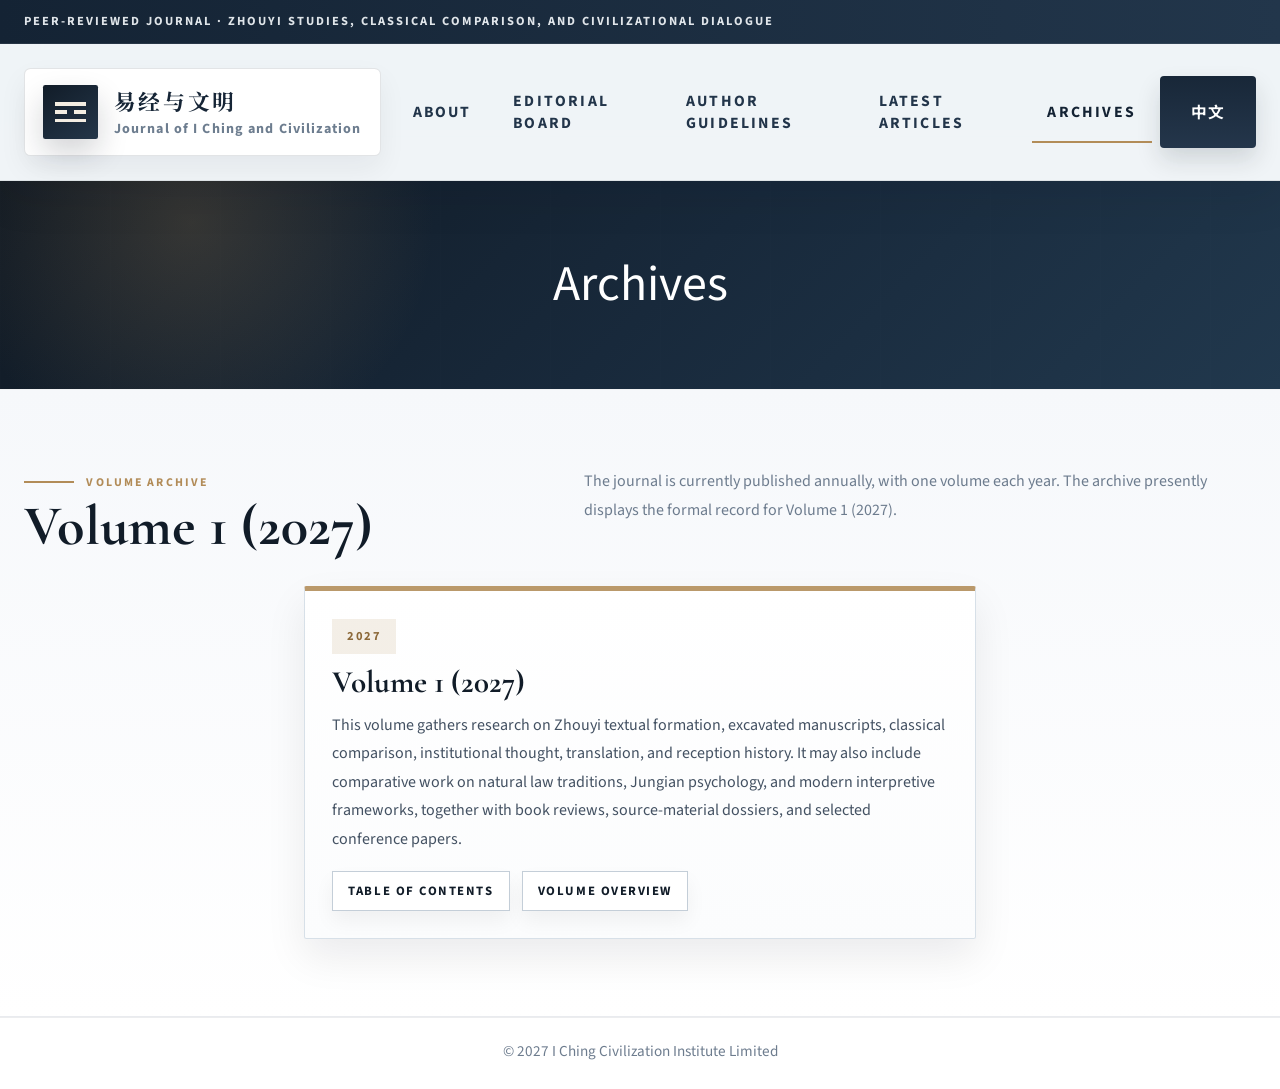
==== commit 0d9cc2a6: "change all" ====
--- a/archives.html
+++ b/archives.html
@@ -3,31 +3,27 @@
   <head>
     <meta charset="UTF-8" />
     <meta name="viewport" content="width=device-width, initial-scale=1.0" />
-    <title>过刊浏览 | 易經與文明</title>
+    <title>Archives | Journal of I Ching and Civilization</title>
     <meta
       name="description"
-      content="《易經與文明》过刊浏览页面，展示卷期结构、专题方向与归档布局。"
+      content="《易经与文明》过刊浏览页面，展示本刊年度卷册归档信息。"
     />
     <link rel="preconnect" href="https://fonts.googleapis.com" />
     <link rel="preconnect" href="https://fonts.gstatic.com" crossorigin />
     <script>
-      try {
-        const lang = localStorage.getItem("iching_civilization_lang");
-        document.documentElement.dataset.preferredLang =
-          lang === "zh" || lang === "en" ? lang : "en";
-      } catch {
-        document.documentElement.dataset.preferredLang = "en";
-      }
+      const initialLang = new URLSearchParams(window.location.search).get("lang");
+      document.documentElement.dataset.preferredLang =
+        initialLang === "zh" ? "zh" : "en";
     </script>
     <link
       href="https://fonts.googleapis.com/css2?family=Cormorant+Garamond:wght@500;600;700&family=Noto+Sans+SC:wght@400;500;700&family=Noto+Serif+SC:wght@500;600;700&family=Source+Sans+3:wght@400;500;600;700&display=swap"
       rel="stylesheet"
     />
-    <link rel="stylesheet" href="site.css?v=20260416-5" />
+    <link rel="stylesheet" href="site.css?v=20260418-1" />
   </head>
   <body
-    data-title-zh="过刊浏览 | 易經與文明"
-    data-title-en="Archives | I CHING AND CIVILIZATION"
+    data-title-zh="过刊浏览 | 易经与文明"
+    data-title-en="Archives | Journal of I Ching and Civilization"
   >
     <header class="site-header">
       <div class="topline">
@@ -40,9 +36,8 @@
         <a class="brand" href="index.html" aria-label="Journal Home">
           <span class="brand-mark" aria-hidden="true"><span></span><span class="broken"></span><span></span></span>
           <span class="brand-copy">
-            <span class="brand-title lang-zh">易經與文明</span>
-            <span class="brand-title lang-en">I CHING AND CIVILIZATION</span>
-            <span class="brand-domain">ichingandcivilization.org</span>
+            <span class="brand-title-fixed">易经与文明</span>
+            <span class="brand-subtitle">Journal of I Ching and Civilization</span>
           </span>
         </a>
         <div class="nav-panel" id="nav-panel">
@@ -61,35 +56,12 @@
     </header>
 
     <main class="page-main">
-      <section class="page-hero">
-        <div class="container">
-          <div class="breadcrumb">
-            <a href="index.html"><span class="lang-zh">期刊首页</span><span class="lang-en">Journal Home</span></a>
-            <span aria-hidden="true">/</span>
+      <section class="journal-hero">
+        <div class="container journal-hero-inner">
+          <h1 class="journal-hero-title">
             <span class="lang-zh">过刊浏览</span>
             <span class="lang-en">Archives</span>
-          </div>
-
-          <div class="hero-grid">
-            <article class="hero-copy">
-              <div class="page-kicker"><span class="lang-zh">Archive</span><span class="lang-en">Archive</span></div>
-              <h1 class="page-title"><span class="lang-zh">过刊浏览</span><span class="lang-en">Archives</span></h1>
-              <p class="page-lead">
-                <span class="lang-zh">本页按年度、卷期与专题组织过刊目录，便于读者系统浏览已刊文章、专题结构与学术发展脉络。</span>
-                <span class="lang-en">This page organizes the journal archive by year, volume, issue, and dossier so that readers may browse published contents and thematic developments systematically.</span>
-              </p>
-            </article>
-
-            <aside class="issue-panel">
-              <div class="section-tag"><span class="lang-zh">Archive Design</span><span class="lang-en">Archive Design</span></div>
-              <h3><span class="lang-zh">卷期与专题双重浏览</span><span class="lang-en">By Issue and by Dossier</span></h3>
-              <ul class="issue-list">
-                <li><span class="lang-zh">可按年份、卷期和专题浏览内容。</span><span class="lang-en">Content can be browsed by year, volume, issue, and dossier.</span></li>
-                <li><span class="lang-zh">每期可挂目录、摘要、封面、PDF 与 DOI 信息。</span><span class="lang-en">Each issue can host a table of contents, abstracts, cover image, PDFs, and DOI data.</span></li>
-                <li><span class="lang-zh">档案页面可结合作者索引、关键词索引与专题标签形成稳定检索体系。</span><span class="lang-en">The archive may be integrated with author indexes, keyword indexes, and dossier tags to support stable discovery.</span></li>
-              </ul>
-            </aside>
-          </div>
+          </h1>
         </div>
       </section>
 
@@ -97,39 +69,21 @@
         <div class="container">
           <div class="section-head">
             <div>
-              <div class="section-tag"><span class="lang-zh">Issues</span><span class="lang-en">Issues</span></div>
-              <h2 class="section-title"><span class="lang-zh">卷期档案结构</span><span class="lang-en">Issue Archive Structure</span></h2>
+              <div class="section-tag"><span class="lang-zh">Volume Archive</span><span class="lang-en">Volume Archive</span></div>
+              <h2 class="section-title"><span class="lang-zh">2027年第一卷</span><span class="lang-en">Volume 1 (2027)</span></h2>
             </div>
             <p class="section-copy">
-              <span class="lang-zh">这里按卷期发布正式目录、摘要、封面与链接信息，形成稳定的期刊归档页面。</span>
-              <span class="lang-en">This section presents the journal’s archival structure, where each issue may publish formal contents, abstracts, cover data, and reference links.</span>
+              <span class="lang-zh">本刊目前为年刊，一年一卷。当前归档页展示 2027 年第一卷的正式目录与说明。</span>
+              <span class="lang-en">The journal is currently published annually, with one volume each year. The archive presently displays the formal record for Volume 1 (2027).</span>
             </p>
           </div>
 
-          <div class="archive-grid">
-            <article class="issue-card">
-              <span class="archive-year">2026</span>
-              <h3><span class="lang-zh">第一卷第一期</span><span class="lang-en">Vol. 1 No. 1</span></h3>
-              <p><span class="lang-zh">聚焦《周易》文本形成史、帛书与简帛材料、海外接受史的重新梳理。</span><span class="lang-en">Focuses on Zhouyi textual formation, manuscript materials, and renewed accounts of global reception history.</span></p>
-              <div class="issue-actions"><span class="pill-link"><span class="lang-zh">目录结构</span><span class="lang-en">Table of Contents</span></span><span class="pill-link"><span class="lang-zh">摘要预览</span><span class="lang-en">Abstract Preview</span></span></div>
-            </article>
-            <article class="issue-card">
-              <span class="archive-year">2026</span>
-              <h3><span class="lang-zh">第一卷第二期</span><span class="lang-en">Vol. 1 No. 2</span></h3>
-              <p><span class="lang-zh">专题聚焦《周易》与《尚书》《诗经》《黄帝内经》的经典互证关系。</span><span class="lang-en">This issue concentrates on the Zhouyi in relation to the Shangshu, the Shijing, and the Huangdi Neijing.</span></p>
-              <div class="issue-actions"><span class="pill-link"><span class="lang-zh">专题目录</span><span class="lang-en">Dossier Outline</span></span><span class="pill-link"><span class="lang-zh">封面位</span><span class="lang-en">Cover Slot</span></span></div>
-            </article>
+          <div class="archive-grid archive-grid-single">
             <article class="issue-card">
               <span class="archive-year">2027</span>
-              <h3><span class="lang-zh">第二卷第一期</span><span class="lang-en">Vol. 2 No. 1</span></h3>
-              <p><span class="lang-zh">专题延伸至自然法传统、荣格心理学与现代诠释框架中的《易》学讨论。</span><span class="lang-en">Extends the archive toward natural law traditions, Jungian psychology, and modern frameworks of interpretation.</span></p>
-              <div class="issue-actions"><span class="pill-link"><span class="lang-zh">目录结构</span><span class="lang-en">Table of Contents</span></span><span class="pill-link"><span class="lang-zh">国际专题</span><span class="lang-en">Global Dossier</span></span></div>
-            </article>
-            <article class="issue-card">
-              <span class="archive-year">2027</span>
-              <h3><span class="lang-zh">第二卷第二期</span><span class="lang-en">Vol. 2 No. 2</span></h3>
-              <p><span class="lang-zh">可设置为书评专栏、资料整理专辑或会议论文精选卷期，形成多样化的年度栏目布局。</span><span class="lang-en">May be organized as a review forum, source-material dossier, or selected conference issue, contributing to a diverse annual publication structure.</span></p>
-              <div class="issue-actions"><span class="pill-link"><span class="lang-zh">书评专栏</span><span class="lang-en">Review Forum</span></span><span class="pill-link"><span class="lang-zh">会议论文</span><span class="lang-en">Conference Papers</span></span></div>
+              <h3><span class="lang-zh">2027年第一卷</span><span class="lang-en">Volume 1 (2027)</span></h3>
+              <p><span class="lang-zh">本卷集中呈现《周易》文本形成史、出土文献、经典互证、制度思想、海外译介与接受史等研究，也可纳入自然法传统、荣格心理学、现代诠释框架下的比较研究，以及书评、资料整理和会议论文等栏目内容。</span><span class="lang-en">This volume gathers research on Zhouyi textual formation, excavated manuscripts, classical comparison, institutional thought, translation, and reception history. It may also include comparative work on natural law traditions, Jungian psychology, and modern interpretive frameworks, together with book reviews, source-material dossiers, and selected conference papers.</span></p>
+              <div class="issue-actions"><span class="pill-link"><span class="lang-zh">目录结构</span><span class="lang-en">Table of Contents</span></span><span class="pill-link"><span class="lang-zh">卷册说明</span><span class="lang-en">Volume Overview</span></span></div>
             </article>
           </div>
         </div>
@@ -137,20 +91,14 @@
     </main>
 
     <footer class="footer">
-      <div class="container footer-grid">
-        <div class="footer-copy">
-          <div class="footer-title lang-zh">过刊浏览</div>
-          <div class="footer-title lang-en">Archives</div>
-          <p class="lang-zh">本页按卷期、专题与年度组织过刊目录，供读者系统查阅已刊内容与研究脉络。</p>
-          <p class="lang-en">This page organizes the archive by issue, dossier, and year for systematic access to published contents and research trajectories.</p>
-        </div>
-        <div class="footer-links">
-          <a class="pill-link" href="latest-articles.html"><span class="lang-zh">查看当期</span><span class="lang-en">Current Issue</span></a>
-          <a class="pill-link" href="author-guidelines.html"><span class="lang-zh">提交稿件</span><span class="lang-en">Submit Work</span></a>
-        </div>
+      <div class="container">
+        <p class="footer-line">
+          <span class="lang-zh">© 2027 易经文明研究院</span>
+          <span class="lang-en">© 2027 I Ching Civilization Institute Limited</span>
+        </p>
       </div>
     </footer>
 
-    <script src="site.js?v=20260416-5"></script>
+    <script src="site.js?v=20260418-2"></script>
   </body>
 </html>
--- a/site.css
+++ b/site.css
@@ -1172,58 +1172,27 @@
 }
 
 .brand-copy {
+  display: flex;
+  flex-direction: column;
+  gap: 0.18rem;
   text-align: left;
 }
 
-.brand-title.lang-zh,
-.brand-title.lang-en {
-  margin-top: 0;
+.brand-title-fixed {
+  margin: 0;
+  color: #162536;
   font-family: var(--font-serif);
-  font-weight: 700;
-  text-transform: uppercase;
-}
-
-.brand-title.lang-zh {
   font-size: clamp(1.35rem, 1.7vw, 1.75rem);
+  font-weight: 700;
   letter-spacing: 0.12em;
 }
 
-.brand-title.lang-en {
-  font-size: clamp(1.15rem, 1.4vw, 1.55rem);
-  letter-spacing: 0.16em;
-}
-
-.brand-mark {
-  display: grid;
-  align-content: center;
-  gap: 0.34rem;
-  width: 4rem;
-  height: 4rem;
-  padding: 0.8rem;
-  border: 1px solid rgba(18, 29, 43, 0.12);
-  border-radius: 0.25rem;
-  background: linear-gradient(180deg, #182738 0%, #24364b 100%);
-  box-shadow: 0 10px 20px rgba(10, 18, 28, 0.14);
-}
-
-.brand-mark span {
-  height: 0.24rem;
-  background: rgba(255, 249, 239, 0.95);
-}
-
-.brand-mark .broken::before,
-.brand-mark .broken::after {
-  background: rgba(255, 249, 239, 0.95);
-}
-
-.brand-domain {
-  display: block;
-  margin-top: 0.45rem;
+.brand-subtitle {
   color: #6d7d8f;
-  font-size: 0.8rem;
-  font-weight: 700;
-  letter-spacing: 0.14em;
-  text-transform: uppercase;
+  font-size: clamp(0.88rem, 1.08vw, 1.02rem);
+  font-weight: 700;
+  letter-spacing: 0.08em;
+  text-transform: none;
 }
 
 .nav-panel {
@@ -1308,31 +1277,17 @@
 }
 
 .footer {
-  padding: 2.7rem 0 3rem;
-  border-top: 1px solid rgba(255, 255, 255, 0.06);
-  background: linear-gradient(180deg, #0e1722 0%, #162839 100%);
-  color: rgba(233, 238, 243, 0.8);
-}
-
-.footer-title {
-  color: #ffffff;
-  font-size: 1.85rem;
-}
-
-.footer .pill-link {
-  border-color: rgba(178, 139, 87, 0.38);
-  background: rgba(255, 255, 255, 0.04);
-  color: rgba(245, 248, 252, 0.94);
-  box-shadow: none;
+  padding: 1.35rem 0 1.6rem;
+  border-top: 1px solid rgba(22, 35, 51, 0.08);
+  background: #ffffff;
+  color: var(--muted);
+}
+
+.footer-line {
+  margin: 0;
+  text-align: center;
   font-size: 0.95rem;
-  letter-spacing: 0;
-  text-transform: none;
-}
-
-.footer .pill-link:hover {
-  border-color: rgba(178, 139, 87, 0.9);
-  background: rgba(178, 139, 87, 0.16);
-  color: #ffffff;
+  line-height: 1.6;
 }
 
 .journal-hero {
@@ -1341,7 +1296,7 @@
   background:
     radial-gradient(circle at 15% 20%, rgba(178, 139, 87, 0.22), transparent 22%),
     linear-gradient(135deg, #101923 0%, #18293b 52%, #21384d 100%);
-  padding: 8rem 0;
+  padding: 4rem 0;
 }
 
 .journal-hero::before {
@@ -1358,7 +1313,7 @@
 .journal-hero-inner {
   position: relative;
   z-index: 1;
-  min-height: 10rem;
+  min-height: 5rem;
   display: flex;
   align-items: center;
   justify-content: center;
@@ -1368,14 +1323,14 @@
   margin: 0;
   color: #ffffff;
   font-family: var(--font-copy);
-  font-size: clamp(3rem, 5vw, 4.3rem);
+  font-size: clamp(2.35rem, 3.9vw, 3.15rem);
   font-weight: 400;
   line-height: 1.08;
   text-align: center;
 }
 
 .journal-section {
-  padding: 4.2rem 0;
+  padding: 3.8rem 0;
 }
 
 .journal-section + .journal-section {
@@ -1495,6 +1450,11 @@
   margin-bottom: 0;
 }
 
+.archive-grid-single {
+  grid-template-columns: minmax(0, 42rem);
+  justify-content: center;
+}
+
 @media (max-width: 960px) {
   .nav-wrap {
     grid-template-columns: 1fr;
@@ -1510,13 +1470,13 @@
     text-align: left;
   }
 
-  .brand-title.lang-zh {
+  .brand-title-fixed {
     font-size: 1.4rem;
   }
 
-  .brand-title.lang-en {
-    font-size: 1.1rem;
-    letter-spacing: 0.12em;
+  .brand-subtitle {
+    font-size: 0.96rem;
+    letter-spacing: 0.06em;
   }
 
   .brand-mark {
@@ -1565,13 +1525,22 @@
   }
 
   .journal-hero {
-    padding: 5.2rem 0;
+    padding: 3.3rem 0;
   }
 }
 
 @media (max-width: 640px) {
+  .brand-title-fixed {
+    font-size: 1.16rem;
+  }
+
+  .brand-subtitle {
+    font-size: 0.8rem;
+    letter-spacing: 0.04em;
+  }
+
   .journal-hero-title {
-    font-size: 2.55rem;
+    font-size: 2.15rem;
   }
 
   .journal-article h2,
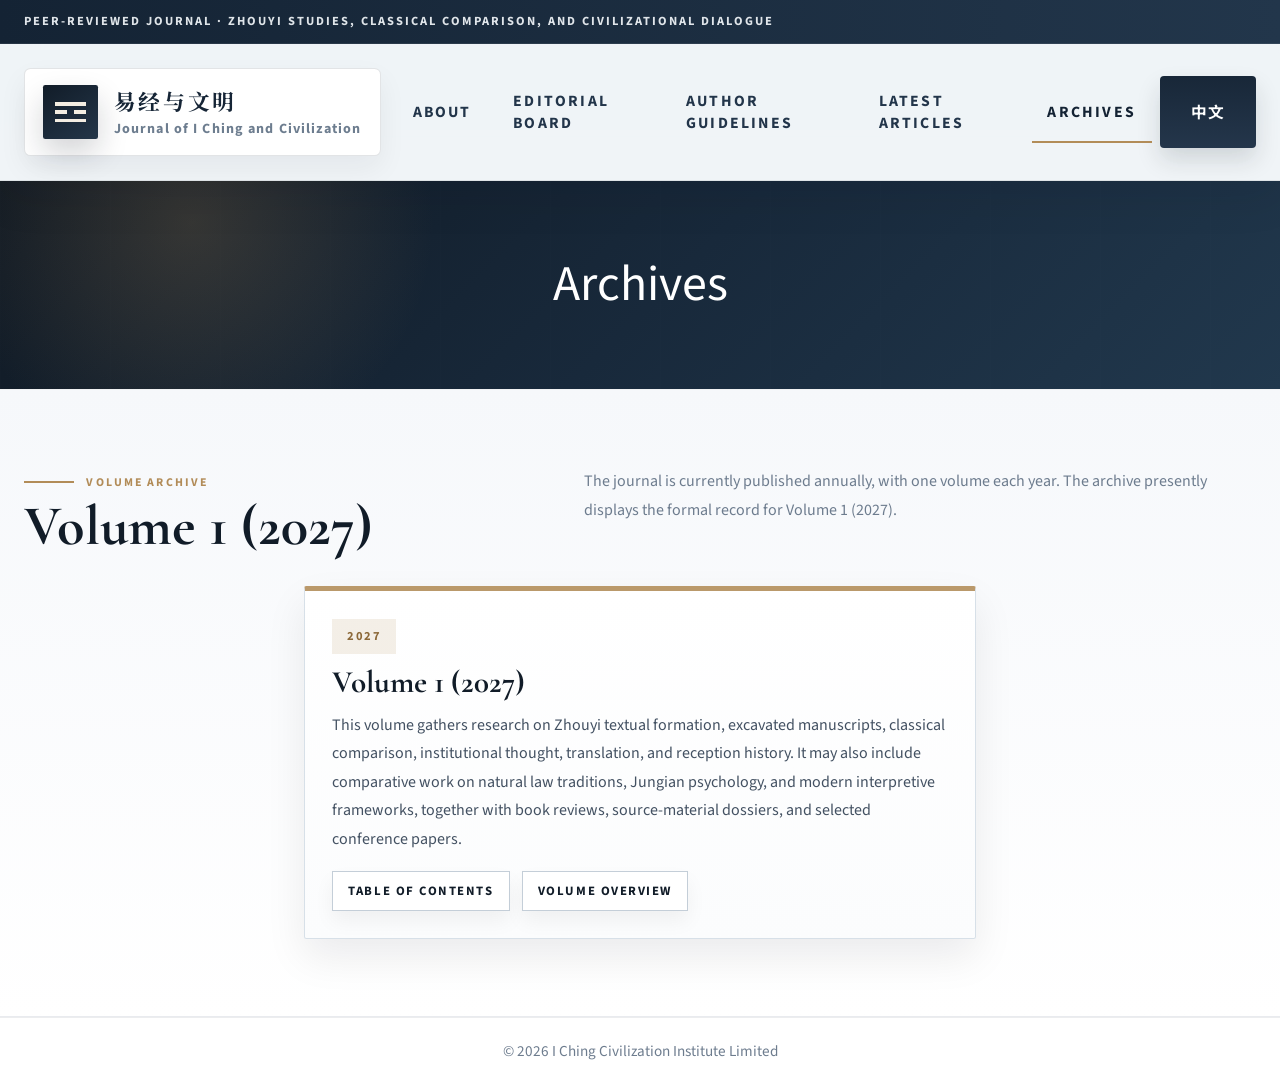
==== commit 420e18c2: "change all" ====
--- a/archives.html
+++ b/archives.html
@@ -94,7 +94,7 @@
       <div class="container">
         <p class="footer-line">
           <span class="lang-zh">© 2027 易经文明研究院</span>
-          <span class="lang-en">© 2027 I Ching Civilization Institute Limited</span>
+          <span class="lang-en">© 2026 I Ching Civilization Institute Limited</span>
         </p>
       </div>
     </footer>
--- a/site.css
+++ b/site.css
@@ -618,7 +618,7 @@
 }
 
 .guideline-grid {
-  grid-template-columns: repeat(2, minmax(0, 1fr));
+  grid-template-columns: repeat(3, minmax(0, 1fr));
 }
 
 .content-card,
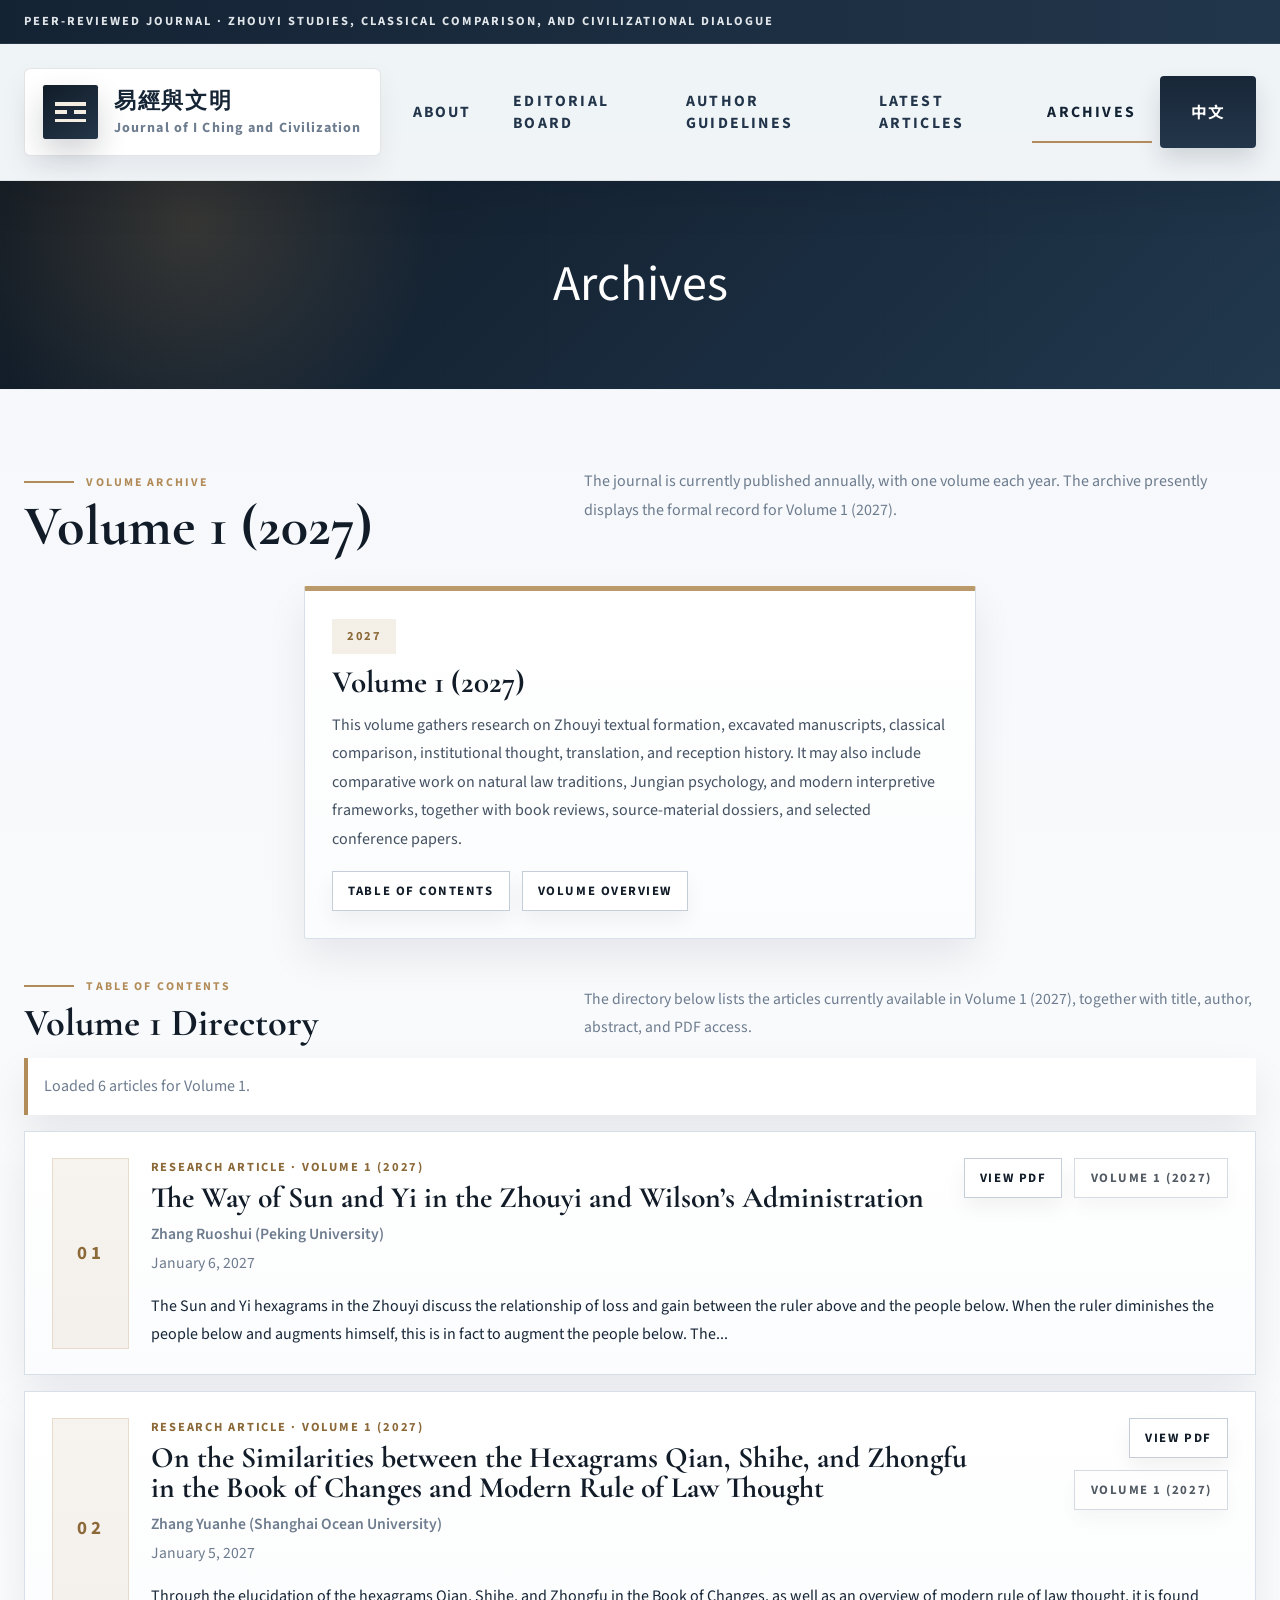
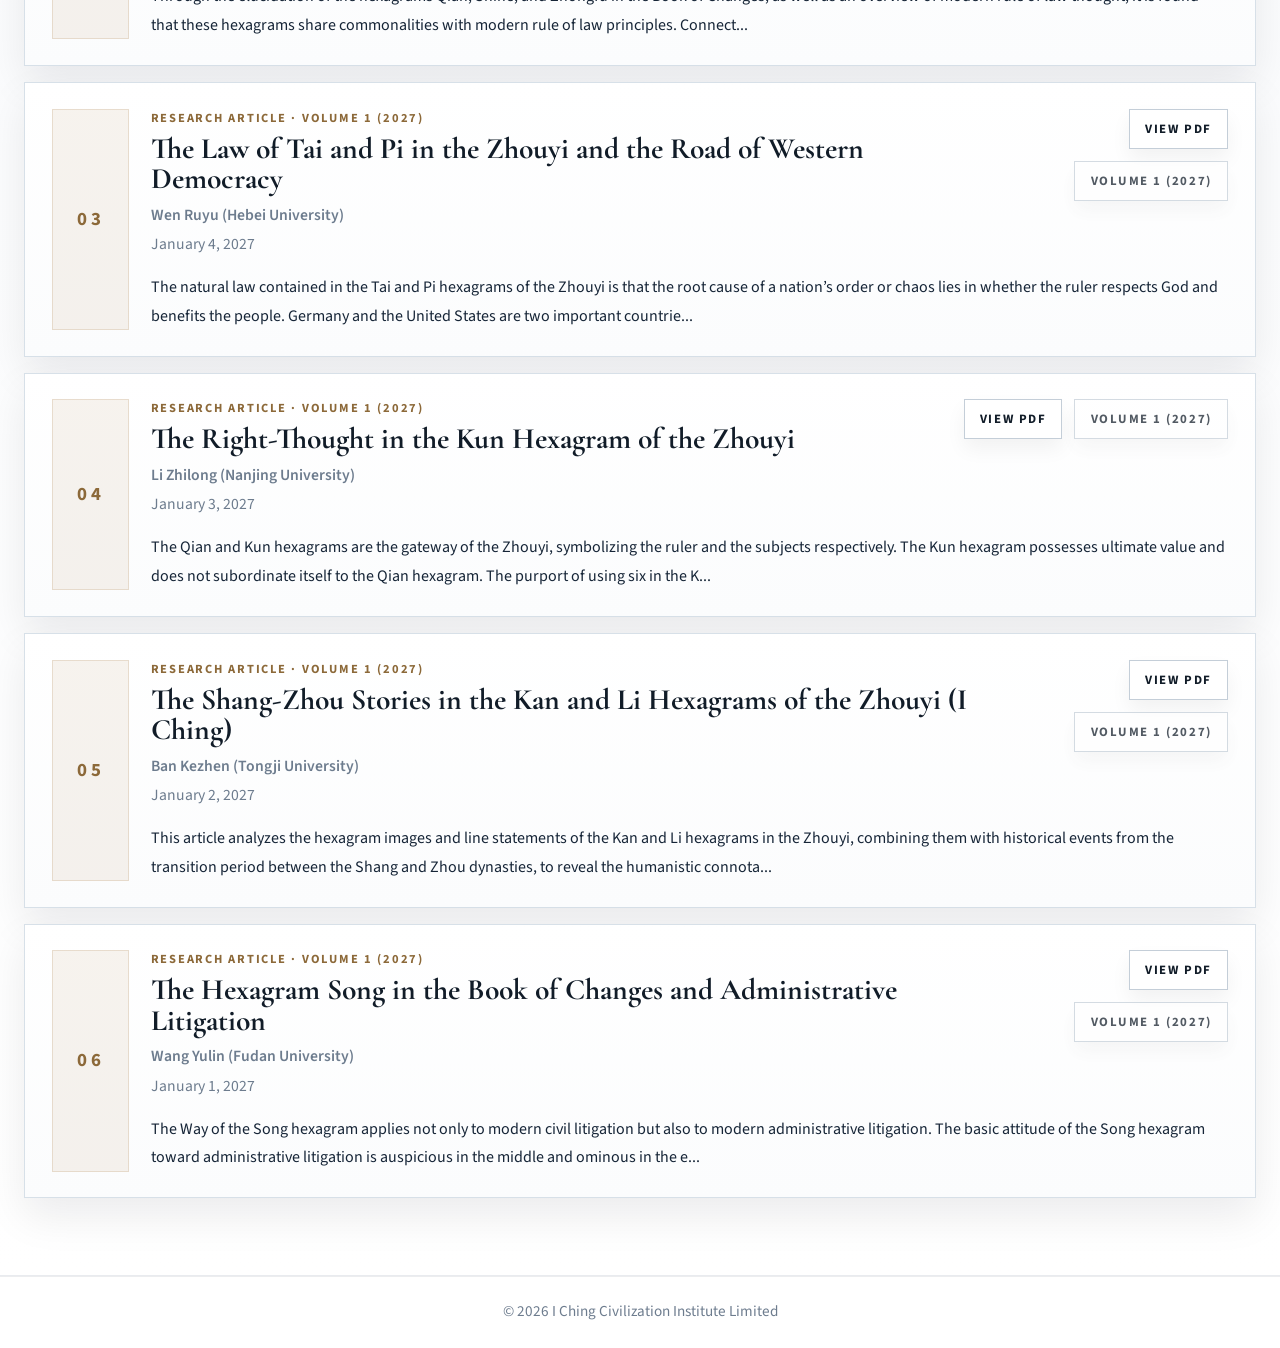
==== commit 1a30b2a3: "change all" ====
--- a/archives.html
+++ b/archives.html
@@ -19,7 +19,7 @@
       href="https://fonts.googleapis.com/css2?family=Cormorant+Garamond:wght@500;600;700&family=Noto+Sans+SC:wght@400;500;700&family=Noto+Serif+SC:wght@500;600;700&family=Source+Sans+3:wght@400;500;600;700&display=swap"
       rel="stylesheet"
     />
-    <link rel="stylesheet" href="site.css?v=20260418-1" />
+    <link rel="stylesheet" href="site.css?v=20260419-1" />
   </head>
   <body
     data-title-zh="过刊浏览 | 易经与文明"
@@ -36,7 +36,7 @@
         <a class="brand" href="index.html" aria-label="Journal Home">
           <span class="brand-mark" aria-hidden="true"><span></span><span class="broken"></span><span></span></span>
           <span class="brand-copy">
-            <span class="brand-title-fixed">易经与文明</span>
+            <span class="brand-title-fixed">易經與文明</span>
             <span class="brand-subtitle">Journal of I Ching and Civilization</span>
           </span>
         </a>
@@ -86,6 +86,26 @@
               <div class="issue-actions"><span class="pill-link"><span class="lang-zh">目录结构</span><span class="lang-en">Table of Contents</span></span><span class="pill-link"><span class="lang-zh">卷册说明</span><span class="lang-en">Volume Overview</span></span></div>
             </article>
           </div>
+
+          <div class="archive-directory-shell">
+            <div class="archive-directory-head">
+              <div>
+                <div class="section-tag"><span class="lang-zh">卷内目录</span><span class="lang-en">Table of Contents</span></div>
+                <h3 class="archive-directory-title"><span class="lang-zh">第一卷目录</span><span class="lang-en">Volume 1 Directory</span></h3>
+              </div>
+              <p class="archive-directory-copy">
+                <span class="lang-zh">以下目录列出 2027 年第一卷当前已上线论文，含题名、作者、摘要与 PDF 访问入口。</span>
+                <span class="lang-en">The directory below lists the articles currently available in Volume 1 (2027), together with title, author, abstract, and PDF access.</span>
+              </p>
+            </div>
+
+            <div class="article-status archive-status" data-archive-status aria-live="polite">
+              <span class="lang-zh">正在加载第一卷目录……</span>
+              <span class="lang-en">Loading the Volume 1 table of contents...</span>
+            </div>
+
+            <div class="archive-directory js-archive-directory"></div>
+          </div>
         </div>
       </section>
     </main>
@@ -93,12 +113,12 @@
     <footer class="footer">
       <div class="container">
         <p class="footer-line">
-          <span class="lang-zh">© 2027 易经文明研究院</span>
+          <span class="lang-zh">© 2026 易经文明研究院</span>
           <span class="lang-en">© 2026 I Ching Civilization Institute Limited</span>
         </p>
       </div>
     </footer>
 
-    <script src="site.js?v=20260418-2"></script>
+    <script src="site.js?v=20260419-1"></script>
   </body>
 </html>
--- a/site.css
+++ b/site.css
@@ -930,6 +930,138 @@
   gap: 1rem;
 }
 
+.archive-directory-shell {
+  display: grid;
+  gap: 1rem;
+  margin-top: 2rem;
+}
+
+.archive-directory-head {
+  display: flex;
+  align-items: flex-end;
+  justify-content: space-between;
+  gap: 1.6rem;
+}
+
+.archive-directory-title {
+  margin: 0.65rem 0 0;
+  color: var(--navy);
+  font-family: var(--font-serif);
+  font-size: clamp(2rem, 3vw, 2.8rem);
+  line-height: 0.96;
+}
+
+.archive-directory-copy {
+  max-width: 42rem;
+  margin: 0;
+  color: var(--muted);
+  font-size: 0.98rem;
+  line-height: 1.78;
+}
+
+.archive-directory {
+  display: grid;
+  gap: 1rem;
+}
+
+.archive-entry {
+  display: grid;
+  grid-template-columns: 4.8rem minmax(0, 1fr);
+  gap: 1.35rem;
+  padding: 1.6rem 1.7rem;
+  border: 1px solid var(--line);
+  background: linear-gradient(180deg, #ffffff 0%, #fbfcfd 100%);
+  box-shadow: var(--shadow-soft);
+}
+
+.archive-entry-empty {
+  grid-template-columns: minmax(0, 1fr);
+}
+
+.archive-entry-number {
+  display: inline-flex;
+  align-items: center;
+  justify-content: center;
+  width: 4.8rem;
+  min-height: 4.8rem;
+  border: 1px solid rgba(178, 139, 87, 0.22);
+  background: rgba(178, 139, 87, 0.1);
+  color: var(--accent-strong);
+  font-size: 1.18rem;
+  font-weight: 700;
+  letter-spacing: 0.18em;
+  text-transform: uppercase;
+}
+
+.archive-entry-body {
+  display: grid;
+  gap: 0.95rem;
+  min-width: 0;
+}
+
+.archive-entry-head {
+  display: flex;
+  align-items: flex-start;
+  justify-content: space-between;
+  gap: 1rem;
+}
+
+.archive-entry-meta,
+.archive-entry-author,
+.archive-entry-date,
+.archive-entry-summary {
+  margin: 0;
+}
+
+.archive-entry-meta {
+  color: var(--accent-strong);
+  font-size: 0.78rem;
+  font-weight: 700;
+  letter-spacing: 0.14em;
+  text-transform: uppercase;
+}
+
+.archive-entry-title {
+  margin: 0.45rem 0 0;
+  color: var(--navy);
+  font-family: var(--font-serif);
+  font-size: 1.85rem;
+  line-height: 1.02;
+}
+
+.archive-entry-author,
+.archive-entry-date {
+  color: var(--muted);
+  font-size: 0.98rem;
+  line-height: 1.65;
+}
+
+.archive-entry-author {
+  margin-top: 0.55rem;
+  font-weight: 600;
+}
+
+.archive-entry-date {
+  margin-top: 0.2rem;
+}
+
+.archive-entry-summary {
+  color: var(--ink);
+  line-height: 1.78;
+}
+
+.archive-entry-actions {
+  display: flex;
+  flex-wrap: wrap;
+  justify-content: flex-end;
+  gap: 0.75rem;
+  min-width: 14rem;
+}
+
+.archive-status {
+  margin: 0;
+}
+
 .archive-year {
   display: inline-flex;
   align-items: center;
@@ -1051,10 +1183,33 @@
   }
 
   .section-head,
+  .archive-directory-head,
   .footer-grid,
   .form-foot {
     flex-direction: column;
     align-items: flex-start;
+  }
+
+  .archive-entry {
+    grid-template-columns: 1fr;
+  }
+
+  .archive-entry-number {
+    width: 4.2rem;
+    min-height: 3.2rem;
+  }
+
+  .archive-entry-head,
+  .archive-entry-actions {
+    min-width: 0;
+  }
+
+  .archive-entry-head {
+    flex-direction: column;
+  }
+
+  .archive-entry-actions {
+    justify-content: flex-start;
   }
 }
 
@@ -1181,10 +1336,10 @@
 .brand-title-fixed {
   margin: 0;
   color: #162536;
-  font-family: var(--font-serif);
+  font-family: "Kaiti SC", "STKaiti", "KaiTi", "BiauKai", serif;
   font-size: clamp(1.35rem, 1.7vw, 1.75rem);
-  font-weight: 700;
-  letter-spacing: 0.12em;
+  font-weight: 600;
+  letter-spacing: 0.08em;
 }
 
 .brand-subtitle {
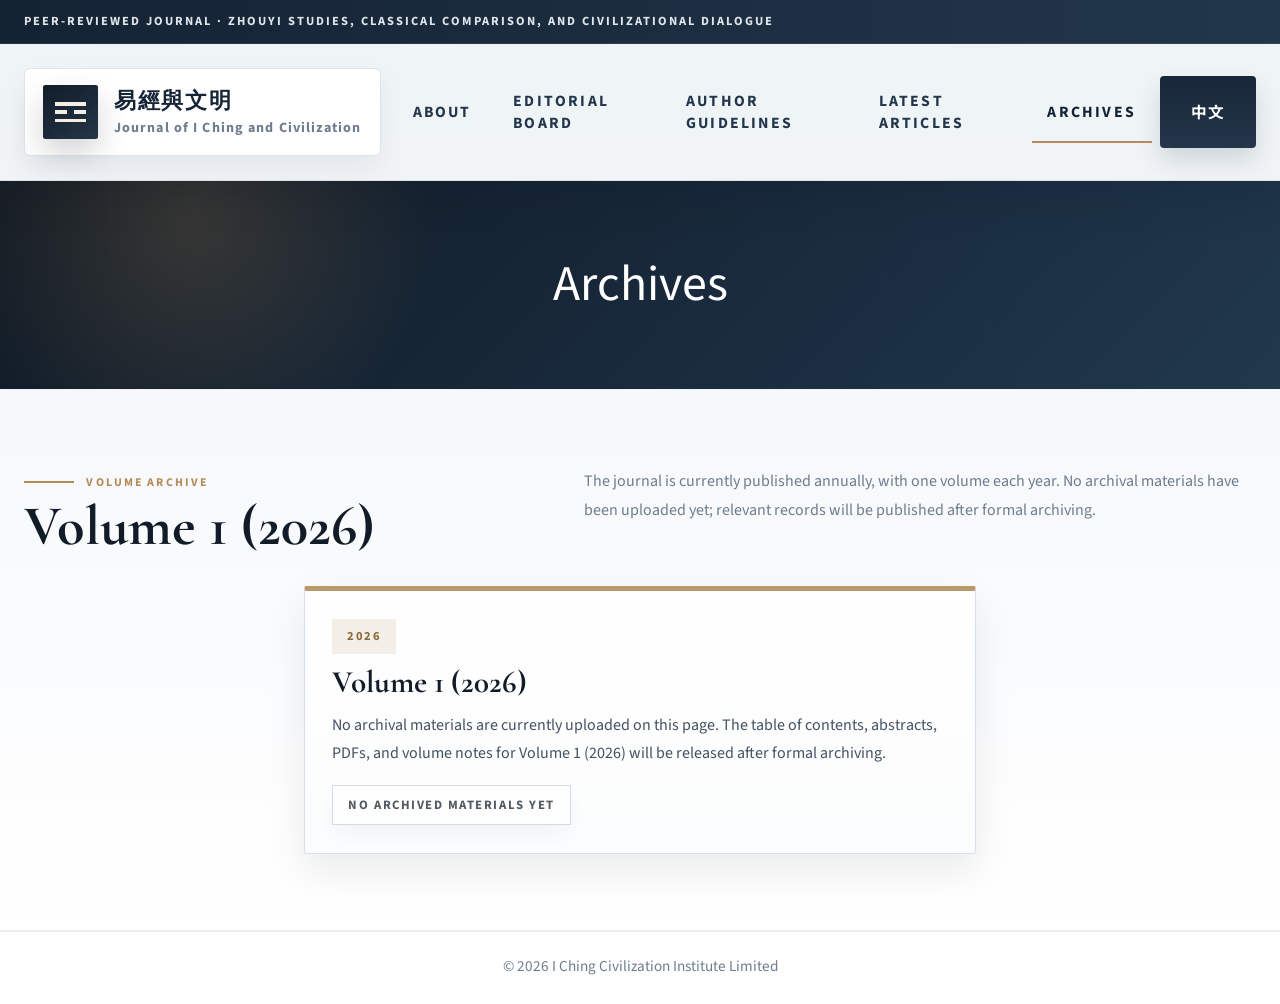
==== commit 6b930652: "change all" ====
--- a/archives.html
+++ b/archives.html
@@ -70,41 +70,21 @@
           <div class="section-head">
             <div>
               <div class="section-tag"><span class="lang-zh">Volume Archive</span><span class="lang-en">Volume Archive</span></div>
-              <h2 class="section-title"><span class="lang-zh">2027年第一卷</span><span class="lang-en">Volume 1 (2027)</span></h2>
+              <h2 class="section-title"><span class="lang-zh">2026年第一卷</span><span class="lang-en">Volume 1 (2026)</span></h2>
             </div>
             <p class="section-copy">
-              <span class="lang-zh">本刊目前为年刊，一年一卷。当前归档页展示 2027 年第一卷的正式目录与说明。</span>
-              <span class="lang-en">The journal is currently published annually, with one volume each year. The archive presently displays the formal record for Volume 1 (2027).</span>
+              <span class="lang-zh">本刊目前为年刊，一年一卷。当前档案页暂未上传任何卷册资料；相关内容将在正式归档后发布。</span>
+              <span class="lang-en">The journal is currently published annually, with one volume each year. No archival materials have been uploaded yet; relevant records will be published after formal archiving.</span>
             </p>
           </div>
 
           <div class="archive-grid archive-grid-single">
             <article class="issue-card">
-              <span class="archive-year">2027</span>
-              <h3><span class="lang-zh">2027年第一卷</span><span class="lang-en">Volume 1 (2027)</span></h3>
-              <p><span class="lang-zh">本卷集中呈现《周易》文本形成史、出土文献、经典互证、制度思想、海外译介与接受史等研究，也可纳入自然法传统、荣格心理学、现代诠释框架下的比较研究，以及书评、资料整理和会议论文等栏目内容。</span><span class="lang-en">This volume gathers research on Zhouyi textual formation, excavated manuscripts, classical comparison, institutional thought, translation, and reception history. It may also include comparative work on natural law traditions, Jungian psychology, and modern interpretive frameworks, together with book reviews, source-material dossiers, and selected conference papers.</span></p>
-              <div class="issue-actions"><span class="pill-link"><span class="lang-zh">目录结构</span><span class="lang-en">Table of Contents</span></span><span class="pill-link"><span class="lang-zh">卷册说明</span><span class="lang-en">Volume Overview</span></span></div>
+              <span class="archive-year">2026</span>
+              <h3><span class="lang-zh">2026年第一卷</span><span class="lang-en">Volume 1 (2026)</span></h3>
+              <p><span class="lang-zh">本页目前不上传任何档案资料。2026年第一卷的目录、摘要、PDF 与卷册说明将在正式归档后统一发布。</span><span class="lang-en">No archival materials are currently uploaded on this page. The table of contents, abstracts, PDFs, and volume notes for Volume 1 (2026) will be released after formal archiving.</span></p>
+              <div class="issue-actions"><span class="pill-link is-disabled"><span class="lang-zh">暂未上传档案</span><span class="lang-en">No Archived Materials Yet</span></span></div>
             </article>
-          </div>
-
-          <div class="archive-directory-shell">
-            <div class="archive-directory-head">
-              <div>
-                <div class="section-tag"><span class="lang-zh">卷内目录</span><span class="lang-en">Table of Contents</span></div>
-                <h3 class="archive-directory-title"><span class="lang-zh">第一卷目录</span><span class="lang-en">Volume 1 Directory</span></h3>
-              </div>
-              <p class="archive-directory-copy">
-                <span class="lang-zh">以下目录列出 2027 年第一卷当前已上线论文，含题名、作者、摘要与 PDF 访问入口。</span>
-                <span class="lang-en">The directory below lists the articles currently available in Volume 1 (2027), together with title, author, abstract, and PDF access.</span>
-              </p>
-            </div>
-
-            <div class="article-status archive-status" data-archive-status aria-live="polite">
-              <span class="lang-zh">正在加载第一卷目录……</span>
-              <span class="lang-en">Loading the Volume 1 table of contents...</span>
-            </div>
-
-            <div class="archive-directory js-archive-directory"></div>
           </div>
         </div>
       </section>
@@ -119,6 +99,6 @@
       </div>
     </footer>
 
-    <script src="site.js?v=20260419-1"></script>
+    <script src="site.js?v=20260419-2"></script>
   </body>
 </html>
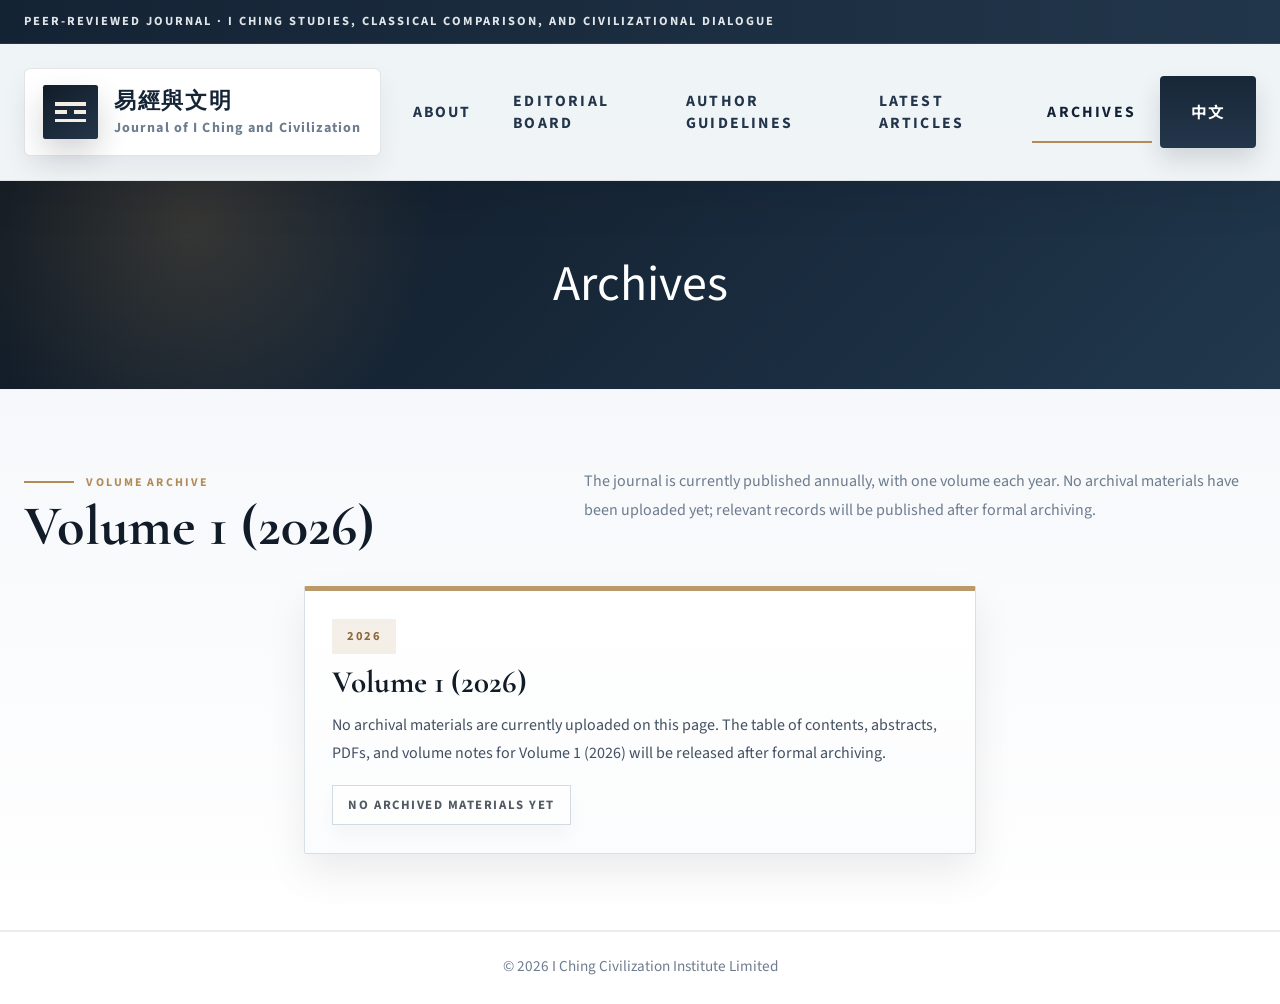
==== commit 155d1f27: "Update journal content and fix responsive navigation" ====
--- a/archives.html
+++ b/archives.html
@@ -19,7 +19,7 @@
       href="https://fonts.googleapis.com/css2?family=Cormorant+Garamond:wght@500;600;700&family=Noto+Sans+SC:wght@400;500;700&family=Noto+Serif+SC:wght@500;600;700&family=Source+Sans+3:wght@400;500;600;700&display=swap"
       rel="stylesheet"
     />
-    <link rel="stylesheet" href="site.css?v=20260419-1" />
+    <link rel="stylesheet" href="site.css?v=20261104-2" />
   </head>
   <body
     data-title-zh="过刊浏览 | 易经与文明"
@@ -28,8 +28,8 @@
     <header class="site-header">
       <div class="topline">
         <div class="container">
-          <span class="lang-zh">同行評審學術期刊 · 周易研究、經典互證與文明比較</span>
-          <span class="lang-en">Peer-reviewed journal · Zhouyi studies, classical comparison, and civilizational dialogue</span>
+          <span class="lang-zh">同行評審學術期刊 · 易学研究、經典互證與文明比較</span>
+          <span class="lang-en">Peer-reviewed journal · I Ching studies, classical comparison, and civilizational dialogue</span>
         </div>
       </div>
       <div class="container nav-wrap">
@@ -99,6 +99,6 @@
       </div>
     </footer>
 
-    <script src="site.js?v=20260419-2"></script>
+    <script src="site.js?v=20260420-1"></script>
   </body>
 </html>
--- a/site.css
+++ b/site.css
@@ -1610,6 +1610,64 @@
   justify-content: center;
 }
 
+@media (min-width: 961px) and (max-width: 1180px) {
+  .nav-wrap {
+    grid-template-columns: auto minmax(0, 1fr);
+    gap: 1rem;
+  }
+
+  .brand {
+    gap: 0.75rem;
+    padding: 0.75rem 0.85rem;
+  }
+
+  .brand-mark {
+    flex-shrink: 0;
+    width: 3rem;
+    height: 3rem;
+    padding: 0.6rem;
+  }
+
+  .brand-title-fixed {
+    font-size: 1.35rem;
+  }
+
+  .brand-subtitle {
+    font-size: 0.78rem;
+    letter-spacing: 0.03em;
+    white-space: nowrap;
+  }
+
+  .nav-panel {
+    min-width: 0;
+    gap: 0.75rem;
+  }
+
+  .nav-links {
+    min-width: 0;
+    justify-content: flex-end;
+    gap: 0.75rem;
+  }
+
+  .nav-links a {
+    font-size: 0.88rem;
+    letter-spacing: 0.04em;
+    white-space: nowrap;
+  }
+
+  .nav-links a::after {
+    width: 100%;
+    max-width: 4.5rem;
+  }
+
+  .lang-switch {
+    min-width: 4rem;
+    min-height: 2.75rem;
+    padding: 0 0.75rem;
+    font-size: 0.9rem;
+  }
+}
+
 @media (max-width: 960px) {
   .nav-wrap {
     grid-template-columns: 1fr;
@@ -1618,6 +1676,7 @@
   }
 
   .brand {
+    max-width: 100%;
     padding: 0.6rem 0.75rem;
   }
 
@@ -1635,26 +1694,38 @@
   }
 
   .brand-mark {
+    flex-shrink: 0;
     width: 3.2rem;
     height: 3.2rem;
     padding: 0.65rem;
   }
 
   .nav-panel {
-    grid-template-columns: 1fr;
-    align-items: stretch;
+    position: static;
+    inset: auto;
+    width: 100%;
+    min-width: 0;
+    display: grid;
+    grid-template-columns: minmax(0, 1fr) auto;
+    align-items: center;
     gap: 0.85rem;
+    border-radius: 0;
+    box-shadow: none;
   }
 
   .nav-links {
+    min-width: 0;
+    flex-direction: row;
+    align-items: center;
     justify-content: flex-start;
     flex-wrap: wrap;
-    gap: 1rem 1.5rem;
+    gap: 0.5rem 1rem;
   }
 
   .nav-links a {
     width: auto;
     padding: 0.35rem 0;
+    white-space: nowrap;
     color: #22354a;
     text-transform: uppercase;
     letter-spacing: 0.08em;
@@ -1662,16 +1733,19 @@
 
   .nav-links a::after {
     bottom: -0.3rem;
-    width: 4.5rem;
+    width: 100%;
+    max-width: 4.5rem;
   }
 
   .header-actions {
-    justify-content: flex-start;
+    align-self: start;
+    justify-content: flex-end;
   }
 
   .lang-switch {
-    min-width: 5.2rem;
-    min-height: 3.8rem;
+    min-width: 4rem;
+    min-height: 2.75rem;
+    padding: 0 0.85rem;
   }
 
   .simple-layout,
@@ -1685,6 +1759,15 @@
 }
 
 @media (max-width: 640px) {
+  .nav-links {
+    gap: 0.5rem 0.75rem;
+  }
+
+  .nav-links a {
+    font-size: 0.9rem;
+    letter-spacing: 0.05em;
+  }
+
   .brand-title-fixed {
     font-size: 1.16rem;
   }
